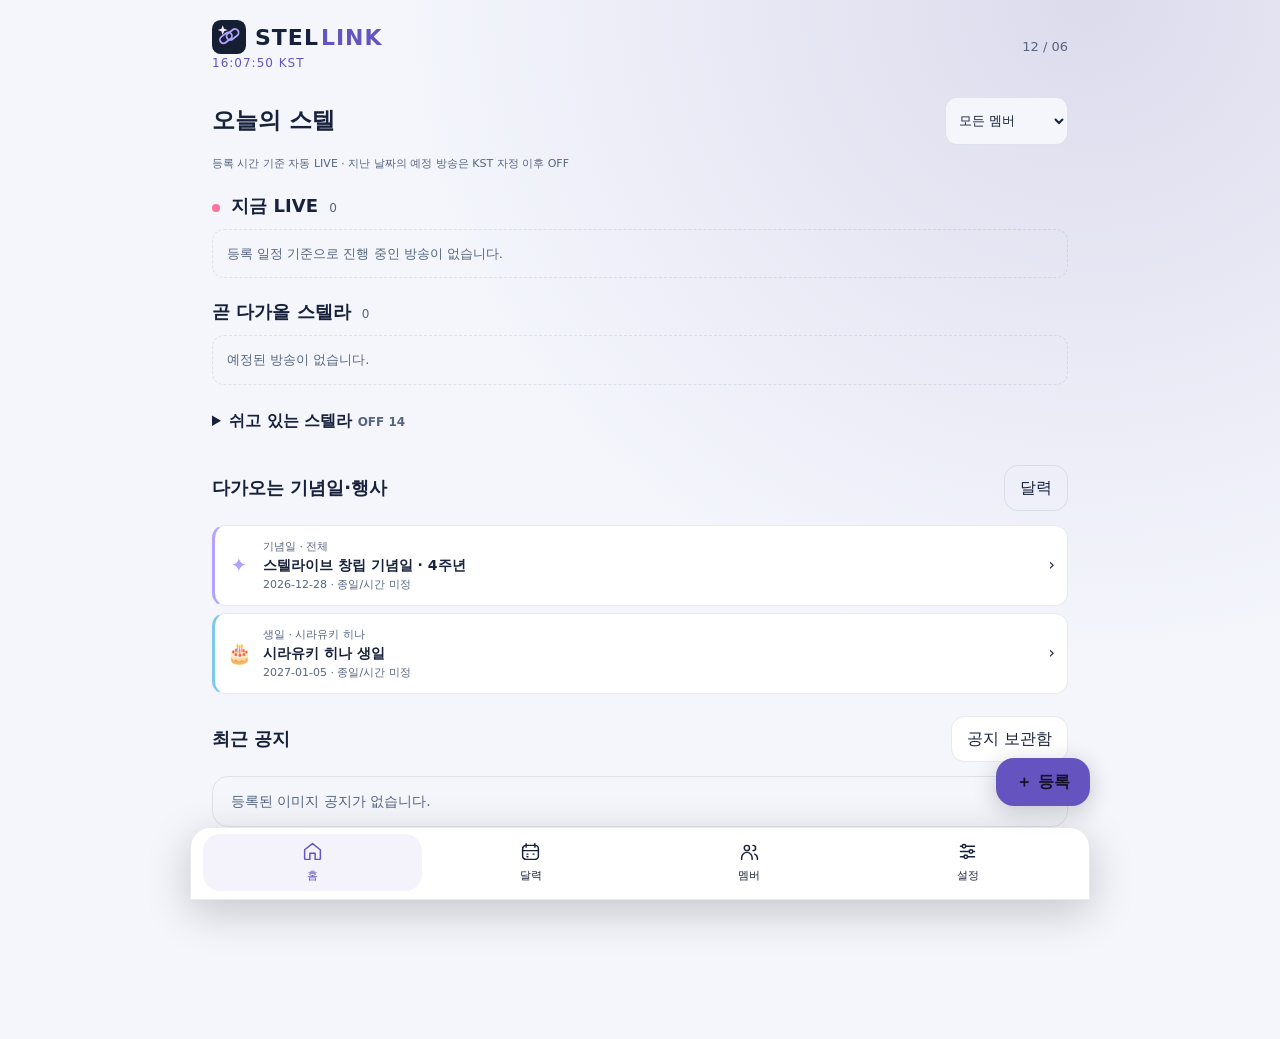
==== index.html @ cd478e85 "Add files via upload" ====
<!doctype html><html lang="ko"><head><meta charset="utf-8"><meta name="viewport" content="width=device-width,initial-scale=1,viewport-fit=cover"><meta name="theme-color" content="#0b1020"><meta name="description" content="좋아하는 별과 이어지는 시간. 개인용 방송 일정과 시간표 보관함."><title>STELLINK · 스텔링크</title><link rel="manifest" href="manifest.webmanifest"><link rel="icon" href="icon.svg"><link rel="stylesheet" href="style.css"></head><body><main id="app"><p>스텔링크를 여는 중…</p></main><nav id="nav" aria-label="주 메뉴"></nav><dialog id="modal"><div id="sheet"></div></dialog><div id="toast" role="status"></div><script src="members.js"></script><script src="icons.js"></script><script src="calendar-data.js"></script><script src="calendar-model.js"></script><script src="core.js"></script><script src="storage.js"></script><script src="view-state.js"></script><script src="schedule.js"></script><script src="breaks.js"></script><script src="calendar.js"></script><script src="notices.js"></script><script src="image-viewer.js"></script><script src="app.js"></script><script src="features.js"></script><script src="registration.js"></script><script src="calendar-ui.js"></script><script src="upgrade-ui.js"></script></body></html>
---- style.css ----
:root{color-scheme:dark;--bg:#0b1020;--panel:#161e32;--glass:#182139e8;--text:#edf0ff;--muted:#a8b3cb;--line:#ffffff18;--accent:#b3a5ff;--soft:#b3a5ff20;--danger:#ff9ca6}*{box-sizing:border-box}body{margin:0;background:radial-gradient(ellipse at 85% 0,#6355a12a,transparent 45%),var(--bg);color:var(--text);font:16px/1.55 system-ui,-apple-system,sans-serif;min-height:100vh}body.light{color-scheme:light;--bg:#f4f6fc;--panel:#fff;--glass:#fffffff0;--text:#17213b;--muted:#576580;--line:#13234618;--accent:#6554c0;--soft:#6554c012;--danger:#ad2345}body.large{font-size:18px}body.reduced *{transition:none!important;animation:none!important}body.weak{--glass:var(--panel)}button,input,select,textarea{font:inherit}button,a,input,select,textarea{touch-action:manipulation}button{cursor:pointer;min-height:44px;border:1px solid var(--line);background:var(--panel);color:var(--text);border-radius:14px;padding:10px 15px}button:hover{border-color:var(--accent)}button:active{transform:translateY(1px)}button:disabled{opacity:.5;cursor:wait}button.primary{background:var(--accent);color:var(--bg);font-weight:750;border:0}button.ghost{background:transparent}button.active,.pill.active{background:var(--soft);border-color:var(--accent);color:var(--accent)}button.danger{color:var(--danger)}a{color:var(--accent)}input,select,textarea{width:100%;border:1px solid var(--line);border-radius:12px;padding:12px;background:var(--bg);color:var(--text);min-height:48px}input[type=checkbox]{width:20px;min-height:20px;accent-color:var(--accent)}input[type=color]{height:48px}textarea{min-height:90px}label{display:block;color:var(--muted);font-size:.9em;margin:14px 0 6px}label.check{display:flex;gap:9px;align-items:center;color:var(--text)}:focus-visible{outline:3px solid var(--accent);outline-offset:3px}#app{max-width:1000px;margin:auto;padding:32px 24px 140px}header,.row,.section-head{display:flex;align-items:center;justify-content:space-between;gap:12px}header{margin-bottom:32px}.brand{font-size:26px;font-weight:850;letter-spacing:2px}.brand span{color:var(--accent)}.eyebrow{font-size:11px;letter-spacing:2px;color:var(--accent);font-weight:800}.muted,small{color:var(--muted)}h1{font-size:26px;margin:4px 0}h2{font-size:20px;margin:0}h3{font-size:18px;margin:0 0 8px}p{margin:8px 0}section{margin:28px 0}.section-head{margin-bottom:14px}.card{background:var(--panel);border:1px solid var(--line);border-radius:22px;padding:20px}.hero{background:radial-gradient(ellipse at top right,#9479f536,transparent 65%),var(--panel);padding:28px;border-radius:26px}.hero h2{font-size:28px;margin:18px 0 8px;overflow-wrap:anywhere}.hero .row{flex-wrap:wrap}.hero .eyebrow{color:var(--muted)}.empty{text-align:center;padding:32px 20px;border:1px dashed var(--line);border-radius:20px}.empty .symbol{font-size:32px;color:var(--accent)}.empty button{margin-top:14px}.rail{display:flex;gap:12px;overflow:auto;padding:5px 2px 12px;scroll-snap-type:x proximity}.person{border:0;background:transparent;min-width:66px;padding:3px;text-align:center;font-size:13px}.avatar{display:inline-flex;align-items:center;justify-content:center;width:48px;height:48px;border-radius:50%;background:var(--soft);border:2px solid var(--line);color:var(--accent);font-weight:800;object-fit:cover}.person.active .avatar{outline:2px solid var(--accent);outline-offset:3px}.person span:last-child{display:block;margin-top:8px}.pill{border-radius:30px;white-space:nowrap;font-size:14px}.tools{display:flex;flex-wrap:wrap;gap:8px;margin:14px 0}.event{display:flex;align-items:center;gap:14px;text-align:left;width:100%;border-radius:17px;padding:17px;margin:8px 0;background:var(--panel)}.event .time{min-width:82px;font-weight:750;font-size:14px;color:var(--accent)}.event .content{min-width:0;flex:1}.event strong{display:-webkit-box;-webkit-line-clamp:2;-webkit-box-orient:vertical;overflow:hidden;overflow-wrap:anywhere}.badge{display:inline-block;border-radius:8px;background:var(--soft);color:var(--accent);font-size:11px;padding:3px 7px;margin:3px 3px 0 0}.grid{display:grid;grid-template-columns:repeat(4,1fr);gap:14px}.member{text-align:left;position:relative}.member .avatar{width:64px;height:64px;margin-bottom:14px}.member .star{position:absolute;right:12px;top:12px}.member .open{display:block;width:100%;padding:0;background:none;border:0;text-align:left}.member small{display:block;margin-top:9px}.board-card{flex:0 0 270px;scroll-snap-align:start}.board-card img{width:100%;height:180px;object-fit:contain;background:var(--bg);border-radius:12px;margin:12px 0}.board-card button{font-size:13px}.calendar{display:grid;grid-template-columns:repeat(7,1fr);gap:5px;margin:12px 0}.calendar button{padding:8px 2px;border-radius:12px;min-height:58px}.calendar small{display:block;font-size:10px}.calendar .today{box-shadow:inset 0 0 0 1px var(--accent)}.calendar .outside{opacity:.45}.calendar .weekday{text-align:center;color:var(--muted);font-size:12px}.datebar{display:flex;align-items:center;gap:8px}.datebar input{width:auto;min-width:0;flex:1}.setting{padding:16px 0;border-bottom:1px solid var(--line)}.setting select{max-width:240px}.stats{display:grid;grid-template-columns:repeat(3,1fr);gap:8px}.stats strong{display:block;font-size:24px;color:var(--accent)}#nav{position:fixed;bottom:max(14px,env(safe-area-inset-bottom));left:50%;transform:translateX(-50%);width:min(520px,calc(100% - 28px));display:grid;grid-template-columns:repeat(4,1fr);padding:7px;background:var(--glass);backdrop-filter:blur(20px);border:1px solid var(--line);border-radius:24px;box-shadow:0 12px 45px #0003;z-index:10}#nav button{border:0;background:none;font-size:12px;padding:7px}#nav button b{display:block;font-size:21px;font-weight:500}#nav button.active{background:var(--soft);color:var(--accent)}dialog{border:1px solid var(--line);background:var(--panel);color:var(--text);border-radius:24px;width:min(650px,calc(100% - 24px));max-height:90dvh;padding:0}dialog::backdrop{background:#030817aa;backdrop-filter:blur(5px)}#sheet{padding:24px}.close{float:right}.form-grid{display:grid;grid-template-columns:1fr 1fr;gap:12px}.choices{display:flex;flex-wrap:wrap;gap:8px}.choices label{background:var(--bg);border-radius:10px;padding:8px;margin:0}.actions{display:flex;gap:9px;flex-wrap:wrap;margin-top:22px}.reference{max-height:260px;width:100%;object-fit:contain;background:var(--bg);border-radius:12px}.viewer{overflow:auto;max-height:65dvh;touch-action:pan-x pan-y pinch-zoom}.viewer img{display:block;max-width:none;height:auto}.hint{font-size:13px;color:var(--muted)}#toast{position:fixed;bottom:110px;left:50%;transform:translateX(-50%);background:var(--text);color:var(--bg);padding:10px 20px;border-radius:12px;z-index:99;display:none;max-width:90%;text-align:center}details{margin:16px 0}summary{cursor:pointer;padding:12px 0}.search{margin:12px 0}.split{display:grid;grid-template-columns:1.15fr 1fr;gap:24px}.split section{margin-top:0}@media(max-width:650px){#app{padding:22px 16px 130px}.grid{grid-template-columns:repeat(2,1fr)}.split{display:block}.hero{padding:22px}.hero h2{font-size:24px}.event{gap:10px;padding:14px}.event .avatar{display:none}.event .time{min-width:70px;font-size:13px}.form-grid{grid-template-columns:1fr 1fr}dialog{margin:auto auto 12px;max-height:92dvh}#sheet{padding:20px}.setting .row{align-items:flex-start;flex-direction:column}.calendar button{font-size:14px}.stats{font-size:12px}}@media(prefers-reduced-motion:reduce){*{animation:none!important;scroll-behavior:auto!important}}
/* v1.0.2 — compact member controls and notice archive */
.generation-rail{display:flex;gap:22px;overflow-x:auto;padding:5px 3px 16px;scroll-snap-type:x proximity}.generation{flex:none;scroll-snap-align:start}.generation-label{font-size:11px;color:var(--muted);letter-spacing:.6px;margin-bottom:12px}.generation-label span{margin-left:6px;color:var(--accent)}.generation-members{display:flex;gap:8px}.person{width:84px;min-width:84px;vertical-align:top}.member-fullname{line-height:1.4;white-space:normal;word-break:keep-all;font-size:12px;min-height:34px}.avatar-wrap{display:inline-block;position:relative;width:48px;height:48px;flex:none;vertical-align:middle}.avatar-wrap .avatar{position:absolute;inset:0;margin:0;width:100%;height:100%}.avatar-photo{object-fit:cover}.avatar-photo[hidden]{display:none}.avatar-placeholder{background:var(--panel)}.member .avatar-wrap{width:64px;height:64px;margin-bottom:14px}.person.active .avatar-wrap{outline:2px solid var(--accent);outline-offset:3px;border-radius:50%}.person.active .avatar-wrap .avatar{outline:none}.member h3{word-break:keep-all}.member-picker{border:1px solid var(--line);border-radius:15px;overflow:hidden;margin:8px 0 16px}.member-picker>summary{display:flex;align-items:center;justify-content:space-between;gap:12px;padding:13px 15px;list-style:none;background:var(--bg);font-size:14px}.member-picker>summary::after{content:'⌄';color:var(--accent)}.member-picker[open]>summary::after{content:'⌃'}.picker-count{margin-left:auto;color:var(--muted);font-size:12px}.picker-options{max-height:240px;overflow-y:auto;overscroll-behavior:contain;padding:12px;scrollbar-gutter:stable}.picker-group>small{display:block;font-size:11px;margin:8px 0}.picker-grid{display:grid;grid-template-columns:1fr 1fr;gap:7px}.member-option{display:flex;align-items:center;gap:8px;position:relative;padding:9px;margin:0;border-radius:12px;border:1px solid var(--line);font-size:12px;cursor:pointer;min-height:52px;color:var(--text);background:var(--bg)}.member-option input{position:absolute;opacity:0;inset:0;width:100%;height:100%;margin:0;cursor:pointer}.member-option .avatar-wrap,.member-option>.avatar{width:30px;height:30px;font-size:12px;flex:none}.member-option span:not(.avatar):not(.avatar-wrap){word-break:keep-all}.member-option:has(input:checked){border-color:var(--accent);background:var(--soft)}.member-option:has(input:focus-visible){outline:2px solid var(--accent)}.choice-mark{display:none;color:var(--accent);margin-left:auto}.member-option:has(input:checked) .choice-mark{display:block}.form-message{border:1px solid var(--danger);background:color-mix(in srgb,var(--danger) 9%,var(--panel));color:var(--danger);padding:12px;border-radius:12px;margin:14px 0;white-space:pre-wrap}.form-message[hidden]{display:none}.dialog-status{position:sticky;bottom:0;background:var(--text);color:var(--bg);padding:12px;border-radius:12px;margin-top:12px;font-size:13px}.board-grid{display:grid;grid-template-columns:repeat(2,minmax(0,1fr));gap:14px}.board-card{width:auto;min-width:0;padding:16px;flex:initial}.board-identity{display:flex;align-items:center;gap:10px}.board-identity .avatar-wrap{width:36px;height:36px}.board-identity strong{font-size:14px;word-break:keep-all}.board-identity small{display:block;font-size:11px;margin-top:3px}.board-preview{display:block;position:relative;width:100%;padding:0;border:0;background:var(--bg);margin:14px 0;border-radius:14px;overflow:hidden}.board-card .board-preview img{display:block;height:240px;width:100%;object-fit:contain;margin:0}.image-count{position:absolute;right:8px;bottom:8px;background:#101522c9;color:#fff;padding:3px 7px;border-radius:7px;font-size:11px}.board-card h3{font-size:15px;overflow-wrap:anywhere}.board-card .actions{margin-top:12px;display:grid;grid-template-columns:1fr 1fr;gap:6px}.board-card .actions button{padding:9px 4px;font-size:12px}.board-week-heading{display:flex;justify-content:space-between;align-items:center;margin:22px 0 12px;font-size:14px}.board-section .empty{padding:24px 16px}.board-section .empty .symbol{display:none}.settings-footer{display:flex;justify-content:space-between;align-items:center;gap:12px;font-size:12px}.stats{grid-template-columns:repeat(2,1fr)}#nav svg{display:block;margin:0 auto 5px;width:23px;height:23px}#nav button{display:flex;flex-direction:column;align-items:center;justify-content:center;min-height:58px;gap:1px}#nav{padding:6px;border-radius:22px}#nav button.active{border-radius:17px}.event .content small{word-break:keep-all}.event .avatar-wrap{flex:none}.hero .tools{align-items:center}button{ -webkit-tap-highlight-color:transparent }@media(max-width:650px){.event .avatar-wrap{display:none}.board-grid{grid-template-columns:1fr}.board-card .board-preview img{height:220px}.picker-options{max-height:210px}.member-option{font-size:11px;gap:6px}.picker-grid{gap:6px}.person{width:82px;min-width:82px}.settings-footer{flex-wrap:wrap}#nav{bottom:max(10px,env(safe-area-inset-bottom))}.board-card .actions button{font-size:13px}}@media(min-width:700px){.board-grid{grid-template-columns:repeat(3,minmax(0,1fr))}}
/* v1.1.0 — daily notices and date-spanning breaks */
.brand{display:flex;align-items:center;gap:2px;font-size:23px;letter-spacing:1px}.brand img{width:34px;height:34px;margin-right:7px}#kstClock{display:block;font-variant-numeric:tabular-nums;color:var(--accent);font-size:12px;letter-spacing:1px}header{margin-bottom:20px}.hero{padding:20px}.hero h2{font-size:23px;margin:12px 0}.next-empty{padding:14px 18px;border:1px solid var(--line);border-radius:16px;color:var(--muted);font-size:14px}.live{background:#fa51792b;color:#ff7999}.board-card .board-preview img{object-fit:cover;object-position:top;height:240px}.board-card h3{margin-top:12px;font-size:17px}.notice-more{margin-left:auto}.compact-notice .board-preview img{height:120px}.compact-notice .actions{margin-top:8px}.board-grid{grid-template-columns:repeat(2,minmax(0,1fr))}.notice-original{display:block;width:100%;padding:0;border:0;background:transparent;margin:18px 0}.notice-original img{display:block;width:100%;height:auto;border-radius:12px}.notice-filters{display:grid;grid-template-columns:1fr 1fr;gap:8px}.notice-filters #boardSearch{grid-column:1/-1}.image-draft{display:flex;align-items:center;gap:8px;flex-wrap:wrap;margin:12px 0;padding:12px;background:var(--bg);border-radius:14px}.image-draft img{width:60px;height:70px;object-fit:cover;object-position:top}.image-draft small{flex:1;overflow-wrap:anywhere}.calendar-head{display:grid;grid-template-columns:repeat(7,1fr);text-align:center;margin-top:14px}.calendar-week{margin:5px 0 12px;gap:4px}.calendar .break-bar{min-height:28px;padding:4px 8px;border-radius:7px;font-size:11px;overflow:hidden;white-space:nowrap;text-overflow:ellipsis;text-align:left;background:var(--soft);color:var(--accent);border-color:transparent}.break-summary{display:block;width:100%;text-align:left;margin:8px 0}.break-summary small{display:block}.history-text{white-space:pre-wrap;font-size:12px;overflow-wrap:anywhere}.viewer{max-height:62dvh}.generation-rail{padding-bottom:10px}#modal form[data-feature-busy=true]{opacity:.8}@media(max-width:650px){.board-grid{grid-template-columns:1fr}.brand{font-size:21px}.brand img{width:29px;height:29px}.notice-filters{grid-template-columns:minmax(0,1fr) minmax(0,1fr)}.notice-filters input,.notice-filters select{min-width:0}header>.primary{font-size:13px;padding:10px 12px}}
/* v1.2: compact mobile-first views */
:root{--panel:#151b2d;--line:#ffffff12;--muted:#a3adc4}body{line-height:1.5}button,input,select,textarea{font:inherit}button,a,input,select{touch-action:manipulation}button{min-height:44px}h1{font-size:23px;margin:10px 0 16px}h2{font-size:18px;margin:0 0 12px}h3{font-size:16px}small{font-size:12px}.muted,.hint,small{line-height:1.55}#app{max-width:900px;padding:20px 22px 190px;margin:auto}.app-header{display:flex;align-items:center;justify-content:space-between;margin-bottom:24px}.brand{font-size:22px}.header-date{color:var(--muted);font-size:13px;font-variant-numeric:tabular-nums}.section-head{gap:8px}.section-head h2,.section-head h3{margin:0}.section-head small,h2 small{color:var(--muted);font-weight:400;margin-left:5px}section{margin:22px 0}.card{padding:18px;border-radius:18px}.home-intro{display:flex;align-items:center;justify-content:space-between;gap:12px}.home-intro h1{margin:0}.home-intro select{width:auto;max-width:185px;font-size:13px;padding:9px}.status-explanation{margin:10px 0 20px;font-size:11px}.home-section{margin:20px 0}.home-section .section-head{margin-bottom:10px}.live-dot{width:8px;height:8px;display:inline-block;margin-right:5px;border-radius:50%;background:#ff7396}.channel-row{display:flex;align-items:center;gap:8px;border:1px solid var(--line);border-radius:15px;background:var(--panel);padding:10px 12px;margin:7px 0;min-width:0}.channel-row.live{border-color:#ff739638;background:linear-gradient(110deg,#ff73960b,var(--panel))}.channel-row .channel-member{display:flex;gap:12px;align-items:center;min-width:0;flex:1;background:transparent;border:0;padding:0;text-align:left;color:var(--text)}.channel-member>span:not(.avatar-wrap){min-width:0}.channel-member strong{display:block;font-size:14px;font-weight:650;word-break:keep-all}.channel-member small{display:block;color:var(--muted);font-size:11px}.channel-row.live .channel-member small:first-of-type{color:#ff94ad}.channel-title{max-width:45vw;white-space:nowrap;text-overflow:ellipsis;overflow:hidden}.channel-row .avatar-wrap{width:42px;height:42px}.channel-row>button:last-child{font-size:12px;padding:8px 10px;flex:none}.watch-button{background:#ff739620;color:#ffa8be;border-color:#ff739640}.empty-small{color:var(--muted);font-size:13px;border:1px dashed var(--line);padding:14px;border-radius:12px;margin:8px 0}.home-section details{margin:0}.home-section summary{font-weight:600;padding:4px 0 10px}.register-fab{position:fixed;right:max(18px,calc((100vw - 900px)/2));bottom:calc(94px + env(safe-area-inset-bottom));z-index:11;background:var(--accent);color:#151128;border:0;border-radius:18px;padding:12px 20px;font-weight:700;box-shadow:0 5px 24px #0003;min-height:48px}#nav{bottom:env(safe-area-inset-bottom,0);width:100%;max-width:900px;border-radius:20px 20px 0 0;padding:6px 12px 8px;background:var(--panel);box-sizing:border-box}#nav button{min-height:54px;font-size:11px}#nav svg{width:21px;height:21px}.heart{color:var(--muted);font-size:12px;background:transparent;border-color:var(--line)}.heart.is-read{color:#ff91b0;background:#ff739614}.compact-notice .board-preview{width:72px;height:72px;float:left;margin:0 12px 10px 0}.compact-notice .board-preview img{height:72px;width:72px;object-fit:cover}.compact-notice h3{font-size:14px;margin:10px 0}.compact-notice .actions{display:flex;clear:both;justify-content:flex-end}.compact-notice .board-identity .avatar-wrap{width:28px;height:28px}.compact-notice .board-identity strong{font-size:12px}.compact-notice .notice-more{min-height:32px;padding:3px 12px}.board-card{padding:14px}.board-grid{gap:9px}.board-week-heading{margin:14px 0 6px}.event{border-radius:14px;padding:12px;gap:10px;margin:7px 0}.event .time{min-width:52px;font-size:12px}.event strong{font-size:14px}.event small{font-size:11px}.event .badge{font-size:10px}.segmented,.generation-filters{display:flex;gap:5px;padding:4px;background:var(--panel);border-radius:14px;margin:14px 0}.segmented button,.generation-filters button{flex:1;border:0;background:transparent;padding:8px 5px;font-size:13px}.segmented .active,.generation-filters .active{background:var(--soft);color:var(--accent)}.member-heading{display:flex;align-items:center;gap:15px;margin:18px 0}.member-heading .avatar-wrap{width:60px;height:60px}.member-heading h1{font-size:21px;margin:0}.member-heading small{color:var(--muted)}.group-title{font-size:14px;color:var(--accent);margin-bottom:9px}.calendar-toolbar{display:flex;justify-content:space-between;gap:8px;align-items:center}.calendar-toolbar h2{margin:0;font-size:21px}.calendar-toolbar .badge{font-size:11px;vertical-align:middle}.calendar-controls{display:flex;gap:8px;margin:14px 0 10px;align-items:center}.month-jump{flex:1;margin:0}.month-jump input{width:100%;min-width:0;text-align:center;min-height:44px;margin:0}.tools{gap:6px}.tools button{font-size:12px;padding:8px 12px}.compact-calendar{gap:3px;margin:4px 0 7px}.compact-calendar .calendar-day{height:83px;min-height:83px;min-width:0;padding:5px 3px;border-radius:9px;display:flex;flex-direction:column;align-items:stretch;justify-content:flex-start;text-align:center;font-size:13px;overflow:hidden}.calendar-day>span{margin-bottom:3px}.calendar-day small{display:block;overflow:hidden;text-overflow:ellipsis;white-space:nowrap;font-size:9px;line-height:16px;text-align:left;color:var(--member-color,var(--muted));margin:0}.calendar-day .more{text-align:right;color:var(--muted)}.calendar-day.holiday>span{color:#ff839c}.calendar-day.today>span{font-weight:800;text-decoration:underline;text-underline-offset:4px}.calendar .break-bar{font-size:10px;min-height:24px;height:24px;padding:3px 6px;margin:0;border-left:3px solid var(--member-color,var(--accent));grid-row:auto}.period-overflow{grid-column:1/-1;font-size:10px;color:var(--muted)}.calendar-entry{display:flex;gap:12px;align-items:center;width:100%;text-align:left;background:var(--panel);border:1px solid var(--line);border-left:3px solid var(--member-color);border-radius:13px;padding:12px;margin:7px 0}.calendar-entry .content{min-width:0;flex:1}.calendar-entry strong{font-size:14px;display:block;overflow-wrap:anywhere}.calendar-entry small{display:block;font-size:11px;color:var(--muted)}.category-symbol{width:24px;text-align:center;color:var(--member-color);font-size:20px}.filter-chips{display:flex;flex-wrap:wrap;gap:7px}.filter-chips label{display:flex;gap:5px;align-items:center;background:var(--bg);border:1px solid var(--line);padding:8px;border-radius:10px;margin:0;font-size:12px}.filter-chips input{width:auto;margin:0}.schedule-row{padding:12px;margin:12px 0;background:var(--bg);border:1px solid var(--line);border-radius:12px;display:grid;grid-template-columns:1fr 1fr;gap:10px}.schedule-row label{margin:0;font-size:12px;min-width:0}.schedule-row .wide{grid-column:1/-1}.schedule-row input{min-width:0}.digital-time{display:flex;gap:5px;align-items:center}.digital-time input:not([type=hidden]){width:58px;text-align:center;min-width:0;font-size:18px;font-variant-numeric:tabular-nums}.digital-time b{font-size:20px}.save-button{display:block;width:100%;margin-top:20px;min-height:48px}.entry-preview{padding:12px;border:1px solid var(--line);border-radius:12px;margin-top:15px;font-size:13px}.preserve-lines{white-space:pre-wrap;overflow-wrap:anywhere}.occasion-image{max-width:100%;height:auto;border-radius:12px;display:block;margin:14px 0}.source-link{display:inline-block;padding:10px 0;color:var(--accent)}.danger-zone{margin-top:25px;padding:12px;color:var(--muted);font-size:13px}.setting{gap:15px;padding:10px 0}.setting>span{white-space:nowrap;font-size:14px}.setting select{width:auto;max-width:65%;font-size:14px}.stats{grid-template-columns:1fr 1fr}.stats strong{font-size:21px}.sr-only{position:absolute;width:1px;height:1px;padding:0;overflow:hidden;clip:rect(0,0,0,0);white-space:nowrap;border:0}[hidden]{display:none!important}dialog{max-width:620px;overflow:auto;overscroll-behavior:contain}#sheet{padding:20px}#sheet h2{padding-right:50px;margin-bottom:18px}.close{position:sticky;top:0;z-index:2;background:var(--panel);font-size:12px}.light{--muted:#59647d;--line:#1824481c}.light .calendar-day small{color:#55478b}.light .watch-button{color:#ad2e54}.light .channel-row.live .channel-member small:first-of-type{color:#ad2e54}input:focus-visible,button:focus-visible,select:focus-visible{outline:2px solid var(--accent);outline-offset:2px}@media(max-width:650px){#app{padding:18px 13px 190px}.app-header{margin-bottom:20px}.card{padding:16px}.calendar-toolbar h2{font-size:18px}.calendar-toolbar .badge{font-size:10px}.calendar-day small{font-size:9px}.compact-calendar .calendar-day{height:79px;min-height:79px}.form-grid{gap:10px}.form-grid>div,.form-grid>label{min-width:0}.form-grid input{min-width:0}dialog{width:100%;max-width:100%;max-height:92dvh;margin:auto 0 0;border-radius:22px 22px 0 0;padding-bottom:env(safe-area-inset-bottom)}#sheet{padding:18px 16px 24px}.member-option{font-size:12px}.picker-options{max-height:260px}.board-grid{grid-template-columns:1fr}.calendar-entry{padding:10px}.calendar-entry strong{font-size:13px}.register-fab{right:15px}.setting{flex-wrap:wrap}.setting select{max-width:100%}.home-intro h1{font-size:22px}}@media(max-width:350px){.calendar-day small{font-size:8px}.digital-time input:not([type=hidden]){width:42px}.brand{font-size:20px}.channel-member strong{font-size:12px}}
@media(max-width:650px){.compact-calendar .calendar-day{height:66px;min-height:66px}.calendar-day small{line-height:14px}.calendar-toolbar small{font-size:10px}}
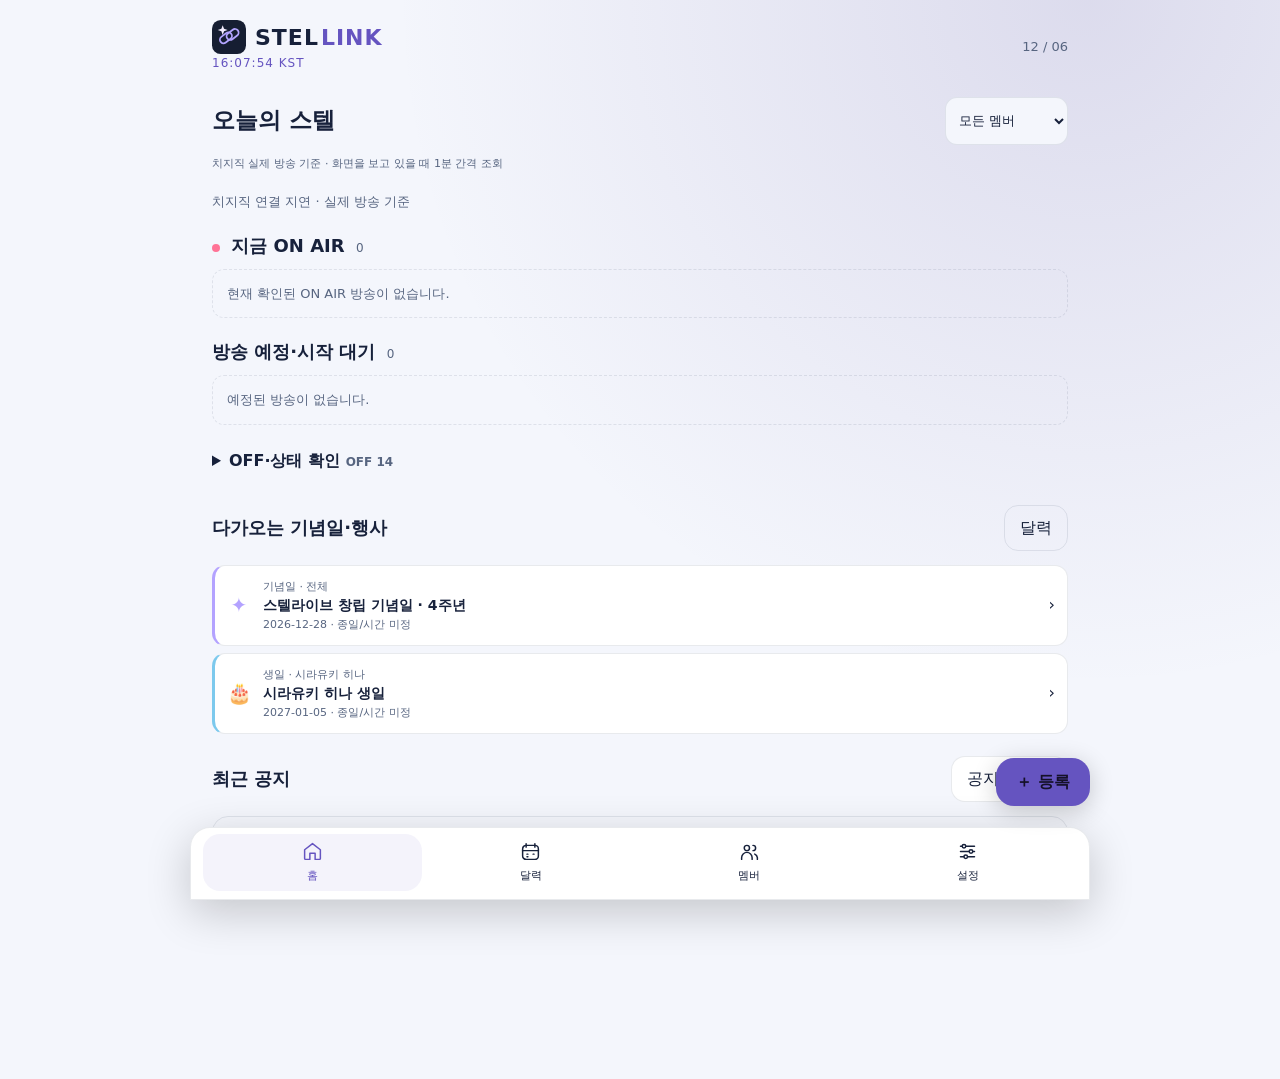
==== commit df173057: "Add files via upload" ====
--- a/index.html
+++ b/index.html
@@ -1 +1 @@
-<!doctype html><html lang="ko"><head><meta charset="utf-8"><meta name="viewport" content="width=device-width,initial-scale=1,viewport-fit=cover"><meta name="theme-color" content="#0b1020"><meta name="description" content="좋아하는 별과 이어지는 시간. 개인용 방송 일정과 시간표 보관함."><title>STELLINK · 스텔링크</title><link rel="manifest" href="manifest.webmanifest"><link rel="icon" href="icon.svg"><link rel="stylesheet" href="style.css"></head><body><main id="app"><p>스텔링크를 여는 중…</p></main><nav id="nav" aria-label="주 메뉴"></nav><dialog id="modal"><div id="sheet"></div></dialog><div id="toast" role="status"></div><script src="members.js"></script><script src="icons.js"></script><script src="calendar-data.js"></script><script src="calendar-model.js"></script><script src="core.js"></script><script src="storage.js"></script><script src="view-state.js"></script><script src="schedule.js"></script><script src="breaks.js"></script><script src="calendar.js"></script><script src="notices.js"></script><script src="image-viewer.js"></script><script src="app.js"></script><script src="features.js"></script><script src="registration.js"></script><script src="calendar-ui.js"></script><script src="upgrade-ui.js"></script></body></html>
+<!doctype html><html lang="ko"><head><meta charset="utf-8"><meta name="viewport" content="width=device-width,initial-scale=1,viewport-fit=cover"><meta name="theme-color" content="#0b1020"><meta name="description" content="좋아하는 별과 이어지는 시간. 개인용 방송 일정과 시간표 보관함."><title>STELLINK · 스텔링크</title><link rel="manifest" href="manifest.webmanifest"><link rel="icon" href="icon.svg"><link rel="stylesheet" href="style.css"></head><body><main id="app"><p>스텔링크를 여는 중…</p></main><nav id="nav" aria-label="주 메뉴"></nav><dialog id="modal"><div id="sheet"></div></dialog><div id="toast" role="status"></div><script src="members.js"></script><script src="icons.js"></script><script src="calendar-data.js"></script><script src="calendar-model.js"></script><script src="core.js"></script><script src="storage.js"></script><script src="view-state.js"></script><script src="schedule.js"></script><script src="breaks.js"></script><script src="calendar.js"></script><script src="notices.js"></script><script src="image-viewer.js"></script><script src="app.js"></script><script src="features.js"></script><script src="registration.js"></script><script src="calendar-ui.js"></script><script src="upgrade-ui.js"></script><script src="chzzk-live.js"></script></body></html>
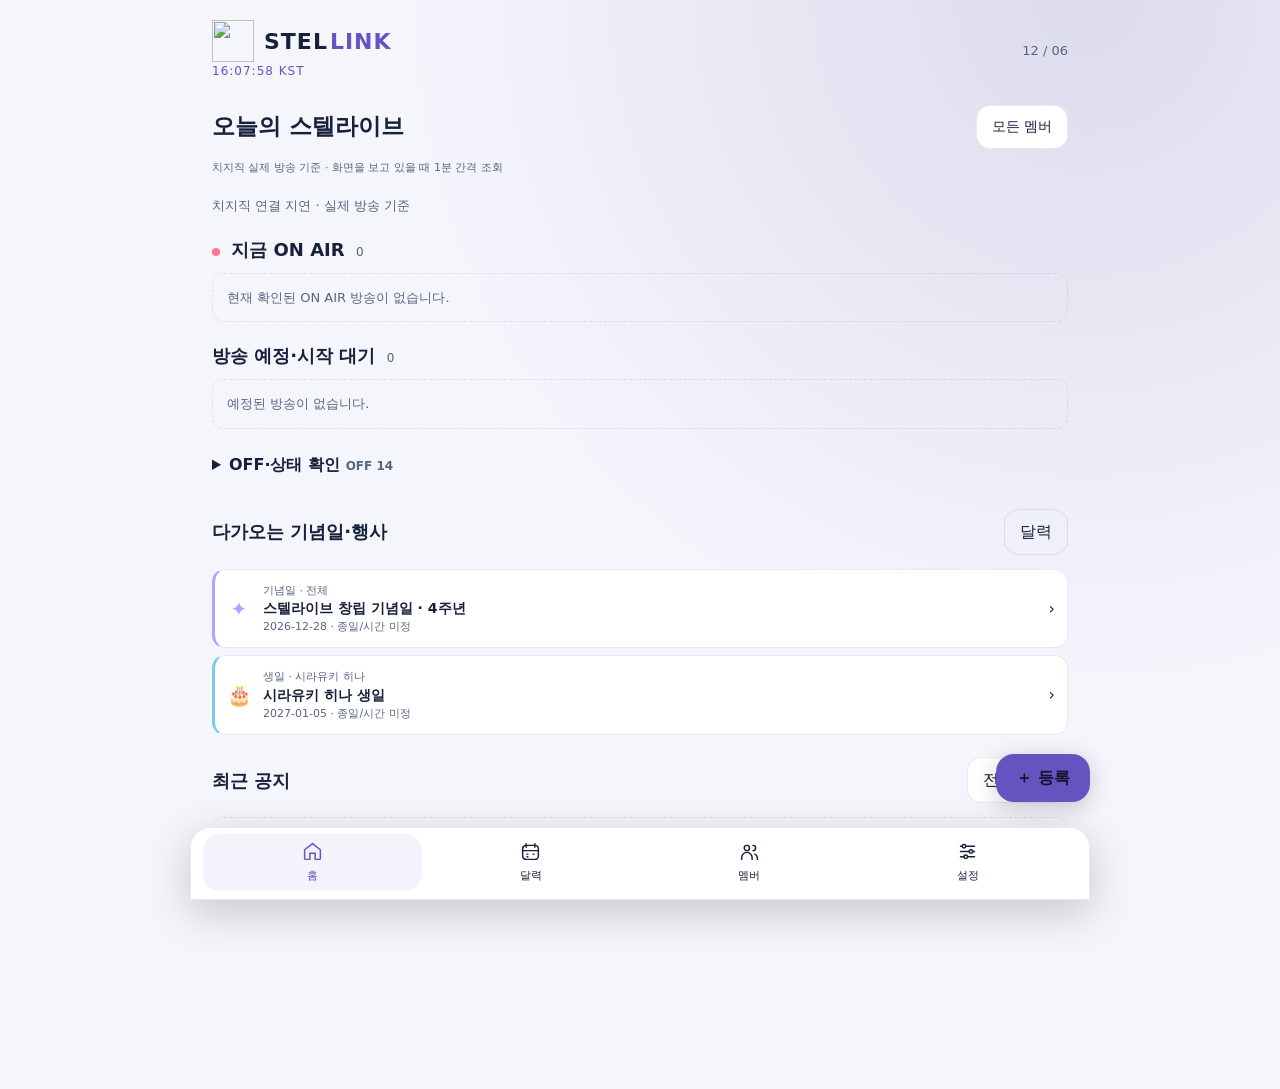
==== commit 0288109f: "Add files via upload" ====
--- a/index.html
+++ b/index.html
@@ -1 +1 @@
-<!doctype html><html lang="ko"><head><meta charset="utf-8"><meta name="viewport" content="width=device-width,initial-scale=1,viewport-fit=cover"><meta name="theme-color" content="#0b1020"><meta name="description" content="좋아하는 별과 이어지는 시간. 개인용 방송 일정과 시간표 보관함."><title>STELLINK · 스텔링크</title><link rel="manifest" href="manifest.webmanifest"><link rel="icon" href="icon.svg"><link rel="stylesheet" href="style.css"></head><body><main id="app"><p>스텔링크를 여는 중…</p></main><nav id="nav" aria-label="주 메뉴"></nav><dialog id="modal"><div id="sheet"></div></dialog><div id="toast" role="status"></div><script src="members.js"></script><script src="icons.js"></script><script src="calendar-data.js"></script><script src="calendar-model.js"></script><script src="core.js"></script><script src="storage.js"></script><script src="view-state.js"></script><script src="schedule.js"></script><script src="breaks.js"></script><script src="calendar.js"></script><script src="notices.js"></script><script src="image-viewer.js"></script><script src="app.js"></script><script src="features.js"></script><script src="registration.js"></script><script src="calendar-ui.js"></script><script src="upgrade-ui.js"></script><script src="chzzk-live.js"></script></body></html>
+<!doctype html><html lang="ko"><head><meta charset="utf-8"><meta name="viewport" content="width=device-width,initial-scale=1,viewport-fit=cover"><meta name="theme-color" content="#0b1020"><meta name="description" content="좋아하는 별과 이어지는 시간. 개인용 방송 일정과 시간표 보관함."><title>STELLINK · 스텔링크</title><link rel="manifest" href="manifest.webmanifest"><link rel="icon" type="image/png" sizes="64x64" href="assets/brand/stellink-favicon-64.png"><link rel="apple-touch-icon" sizes="180x180" href="assets/brand/stellink-apple-touch-180.png"><link rel="stylesheet" href="style.css"><link rel="stylesheet" href="next-ui.css"></head><body><main id="app"><p>스텔링크를 여는 중…</p></main><nav id="nav" aria-label="주 메뉴"></nav><dialog id="modal"><div id="sheet"></div></dialog><div id="toast" role="status"></div><script src="members.js"></script><script src="icons.js"></script><script src="calendar-data.js"></script><script src="calendar-model.js"></script><script src="core.js"></script><script src="storage.js"></script><script src="view-state.js"></script><script src="schedule.js"></script><script src="breaks.js"></script><script src="calendar.js"></script><script src="notices.js"></script><script src="image-viewer.js"></script><script src="app.js"></script><script src="features.js"></script><script src="registration.js"></script><script src="calendar-ui.js"></script><script src="upgrade-ui.js"></script><script src="chzzk-live.js"></script><script src="next-ui.js"></script></body></html>
--- a/next-ui.css
+++ b/next-ui.css
@@ -0,0 +1,9 @@
+/* STELLINK 1.3.0: compact notices and consistent member selection. */
+.collaboration-meta{display:block;font-size:.78rem;font-weight:500;color:var(--muted,#b8b6ca);line-height:1.55;margin:6px 0;white-space:normal;overflow-wrap:anywhere}
+.collab-avatar{display:grid;place-items:center;width:44px;height:44px;flex-shrink:0;background:#36304d;border-radius:50%;color:#c4b4ff}
+.notice-row{border:1px solid #ffffff16;border-radius:20px;background:#ffffff04;margin:10px 0;overflow:hidden}.notice-row.unread{border-left:3px solid #b5a2ff}
+.notice-open{display:flex;align-items:center;gap:12px;width:100%;text-align:left;background:none;border:0;padding:14px;color:inherit}.notice-open>img{width:66px;height:76px;object-fit:cover;object-position:top;border-radius:10px;flex-shrink:0}.notice-open>span:nth-child(2){flex:1;min-width:0}.notice-open strong{display:-webkit-box;-webkit-line-clamp:2;-webkit-box-orient:vertical;overflow:hidden;overflow-wrap:anywhere;font-size:1rem;margin:6px 0;line-height:1.45}.notice-open small{display:block;color:var(--muted,#a7a5bb);font-size:.75rem;line-height:1.5}.notice-row-actions{display:flex;gap:8px;justify-content:flex-end;padding:0 14px 12px}.notice-row-actions button{min-height:36px;padding:6px 12px;font-size:.78rem}.notice-filters{display:grid;grid-template-columns:repeat(2,minmax(0,1fr));gap:10px}.notice-filters #boardSearch{grid-column:1/-1}.notice-filters label{margin:0;font-size:.8rem}.notice-filters input,.notice-filters select{min-width:0;width:100%}.load-more{width:100%;margin:16px 0}.member-filter-button{max-width:55%;font-size:.85rem}.notice-filters .member-filter-button{max-width:none}.picker-grid .member-option{min-width:0;text-align:left;padding:12px 8px;gap:8px;min-height:76px}.picker-grid .member-option span{white-space:normal;overflow-wrap:anywhere}.picker-group h3{color:#aaa5bf;font-size:1rem}.picker-grid .member-option.active{outline:2px solid #b5a2ff;background:#b5a2ff24}.calendar-entry strong{line-height:1.4;overflow-wrap:anywhere}.day-heading{font-size:1.4rem;font-weight:700;padding:20px 0 8px}.large-text{font-size:18px}.large-text .content strong,.large-text .channel-member strong,.large-text .notice-open strong{font-size:1.15rem}.large-text .hint,.large-text .content small{font-size:.92rem}.reduce-motion *, .reduce-motion *::before,.reduce-motion *::after{animation:none!important;transition:none!important;scroll-behavior:auto!important}.light .notice-row{background:#fff;border-color:#dcd9eb}.light .collaboration-meta,.light .notice-open small{color:#615c76}.light .collab-avatar{background:#eae4ff;color:#58488a}#apiStatus .hint{overflow-wrap:anywhere}.register-fab{bottom:calc(98px + env(safe-area-inset-bottom))}#app{padding-bottom:200px}
+@media(max-width:400px){.picker-grid .member-option{font-size:.85rem}.picker-grid .member-option .avatar{width:32px;height:32px}.home-intro h1{font-size:1.5rem}}
+
+/* v1.3.1 approved three-dimensional brand mark */
+.brand img{width:42px;height:42px;object-fit:contain;margin-right:8px;flex-shrink:0}.settings-footer{display:flex;align-items:center;gap:12px}.settings-footer .brand-preview{width:64px;height:64px;object-fit:contain}@media(max-width:350px){.brand img{width:36px;height:36px;margin-right:6px}}
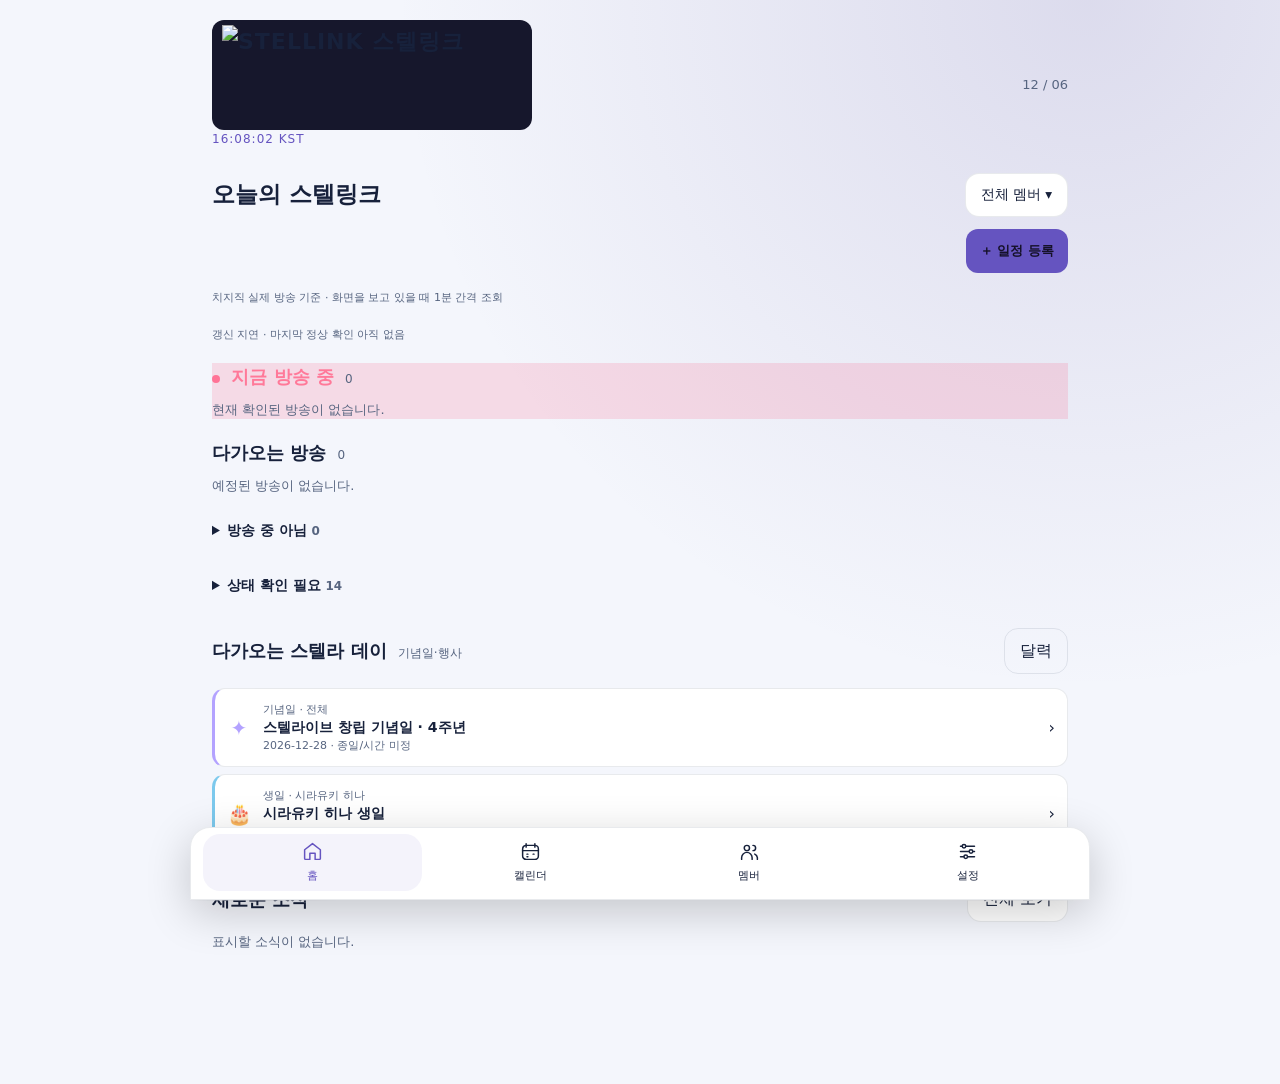
==== commit 52cd60df: "Add files via upload" ====
--- a/index.html
+++ b/index.html
@@ -1 +1 @@
-<!doctype html><html lang="ko"><head><meta charset="utf-8"><meta name="viewport" content="width=device-width,initial-scale=1,viewport-fit=cover"><meta name="theme-color" content="#0b1020"><meta name="description" content="좋아하는 별과 이어지는 시간. 개인용 방송 일정과 시간표 보관함."><title>STELLINK · 스텔링크</title><link rel="manifest" href="manifest.webmanifest"><link rel="icon" type="image/png" sizes="64x64" href="assets/brand/stellink-favicon-64.png"><link rel="apple-touch-icon" sizes="180x180" href="assets/brand/stellink-apple-touch-180.png"><link rel="stylesheet" href="style.css"><link rel="stylesheet" href="next-ui.css"></head><body><main id="app"><p>스텔링크를 여는 중…</p></main><nav id="nav" aria-label="주 메뉴"></nav><dialog id="modal"><div id="sheet"></div></dialog><div id="toast" role="status"></div><script src="members.js"></script><script src="icons.js"></script><script src="calendar-data.js"></script><script src="calendar-model.js"></script><script src="core.js"></script><script src="storage.js"></script><script src="view-state.js"></script><script src="schedule.js"></script><script src="breaks.js"></script><script src="calendar.js"></script><script src="notices.js"></script><script src="image-viewer.js"></script><script src="app.js"></script><script src="features.js"></script><script src="registration.js"></script><script src="calendar-ui.js"></script><script src="upgrade-ui.js"></script><script src="chzzk-live.js"></script><script src="next-ui.js"></script></body></html>
+<!doctype html><html lang="ko"><head><meta charset="utf-8"><meta name="viewport" content="width=device-width,initial-scale=1,viewport-fit=cover"><meta name="theme-color" content="#0b1020"><meta name="description" content="좋아하는 별과 이어지는 시간. 개인용 방송 일정과 시간표 보관함."><title>STELLINK · 스텔링크</title><link rel="manifest" href="manifest.webmanifest"><link rel="icon" type="image/png" sizes="64x64" href="assets/brand/stellink-favicon-64.png"><link rel="apple-touch-icon" sizes="180x180" href="assets/brand/stellink-apple-touch-180.png"><link rel="stylesheet" href="style.css"><link rel="stylesheet" href="next-ui.css"><link rel="stylesheet" href="release-ui.css"></head><body><main id="app"><p>스텔링크를 여는 중…</p></main><nav id="nav" aria-label="주 메뉴"></nav><dialog id="modal"><div id="sheet"></div></dialog><div id="toast" role="status"></div><script src="members.js"></script><script src="icons.js"></script><script src="calendar-data.js"></script><script src="calendar-model.js"></script><script src="core.js"></script><script src="storage.js"></script><script src="view-state.js"></script><script src="schedule.js"></script><script src="breaks.js"></script><script src="calendar.js"></script><script src="notices.js"></script><script src="image-viewer.js"></script><script src="app.js"></script><script src="features.js"></script><script src="registration.js"></script><script src="calendar-ui.js"></script><script src="upgrade-ui.js"></script><script src="chzzk-live.js"></script><script src="next-ui.js"></script><script src="release-ui.js"></script></body></html>
--- a/release-ui.css
+++ b/release-ui.css
@@ -0,0 +1,2 @@
+/* v1.3.2: mobile-first presentation. */
+.brand{display:flex;max-width:100%}.brand img.wordmark{width:clamp(180px,60vw,300px);height:auto;margin:0;aspect-ratio:3/1;object-fit:contain}.app-header{gap:10px}.brand-info .wordmark{display:block;width:min(100%,340px);height:auto}.light .brand,.light .brand-info .wordmark{background:#16172c;border-radius:12px;padding:5px 10px}.header-date{flex-shrink:0}.register-fab.register-inline{position:static;display:block;width:max-content;max-width:100%;margin:12px 0 16px auto;box-shadow:none;border-radius:12px;padding:8px 14px;min-height:44px;font-size:13px}#app{padding-bottom:110px}.empty-line{color:var(--muted);font-size:13px;margin:6px 0 14px}.live-summary{font-size:11px}.home-section summary{font-size:14px}.calendar-head .sun{color:#ff93a9}.calendar-head .sat{color:#8ab7ff}.calendar-day.outside{opacity:1}.calendar-day.outside .day-number{opacity:.45}.calendar-day.tone-holiday{background:#f8729220}.calendar-day.tone-saturday{background:#78a7ef1a}.calendar-day.tone-broadcast{background:#ac8bff2b}.calendar-day.tone-celebration{background:#ef91c02b}.calendar-day.tone-event,.break-bar.tone-event{background:#6acbb525}.calendar-day.tone-break,.break-bar.tone-break{background:#a5adbd22}.calendar-day.active{outline:2px solid var(--accent);outline-offset:-2px;border-color:var(--accent)}.calendar-day.today>.day-number{text-decoration:none;border-radius:7px;background:var(--accent);color:#17132b;align-self:center;min-width:24px;padding:0 3px}.calendar-day.saturday>.day-number{color:#91baff}.calendar-day.holiday>.day-number{color:#ff94a9}.calendar-day.today>.day-number{color:#17132b}.compact-calendar .calendar-day{height:84px;min-height:84px}.calendar-day small{font-size:10px;line-height:16px;color:var(--text);text-align:center}.calendar-legend{font-size:11px;color:var(--muted);line-height:1.7}.period-overflow{min-height:44px;text-align:left;padding:5px 8px;background:transparent;border:0}.light .calendar-day small{color:#34304d}.light .calendar-day.holiday>.day-number,.light .calendar-head .sun{color:#b52e51}.light .calendar-day.saturday>.day-number,.light .calendar-head .sat{color:#285bb0}.light .calendar-day.today>.day-number{color:#17132b}.notice-row{display:grid;grid-template-columns:minmax(0,1fr) 58px;gap:0 10px;padding:12px;margin:0;border:0;border-bottom:1px solid var(--line);border-radius:0;background:transparent}.notice-row.unread{border-left:0}.notice-open{display:block;padding:0;text-align:left;min-width:0;grid-column:1;grid-row:1;border-radius:4px}.notice-open strong{font-size:14px;line-height:1.45;margin:5px 0 0;font-weight:650}.notice-identity{display:flex;align-items:center;gap:6px}.notice-identity .avatar-wrap{width:23px;height:23px;flex:none}.notice-identity small{font-size:11px;overflow-wrap:anywhere}.notice-thumb{position:relative;grid-column:2;grid-row:1/3;align-self:center;padding:0;border:0;border-radius:9px;overflow:hidden;width:58px;height:66px;background:var(--panel)}.notice-thumb img{width:100%;height:100%;object-fit:cover;object-position:top;display:block}.notice-thumb small{position:absolute;right:2px;bottom:2px;background:#111b;color:#fff;padding:0 4px;border-radius:3px;font-size:10px}.notice-meta{display:flex;align-items:center;justify-content:flex-end;grid-column:1;grid-row:2;margin-top:0;min-height:36px}.notice-meta .heart,.notice-meta .notice-link{min-height:44px;padding:5px 10px;border:0;background:transparent}.notice-meta .heart{font-size:20px;min-width:44px}.notice-meta .notice-link{font-size:11px;color:var(--muted)}.unread-dot{width:6px;height:6px;flex:none;border-radius:50%;background:var(--accent)}.notice-date-heading{font-size:13px;color:var(--muted);margin:20px 0 3px}.notice-extra-filters{grid-column:1/-1;margin:0;font-size:12px}.notice-extra-filters summary{min-height:44px;display:flex;align-items:center}.notice-extra-filters label{margin:8px 0}.notice-manage{margin:10px 0}.notice-manage summary{min-height:44px;line-height:44px;font-size:13px}.light .notice-row{background:transparent;border-color:var(--line)}.large-text .notice-open strong{font-size:17px}.large-text .calendar-day small{font-size:11px}.notice-home{padding:10px 0}.notice-home .notice-meta{min-height:30px}.board-section>.section-head{margin-bottom:10px}@media(max-width:350px){.brand img.wordmark{width:180px}.header-date{font-size:11px}.calendar-day small{font-size:9px}.notice-row{gap:0 7px;padding:10px 4px}.home-intro{flex-wrap:wrap}}
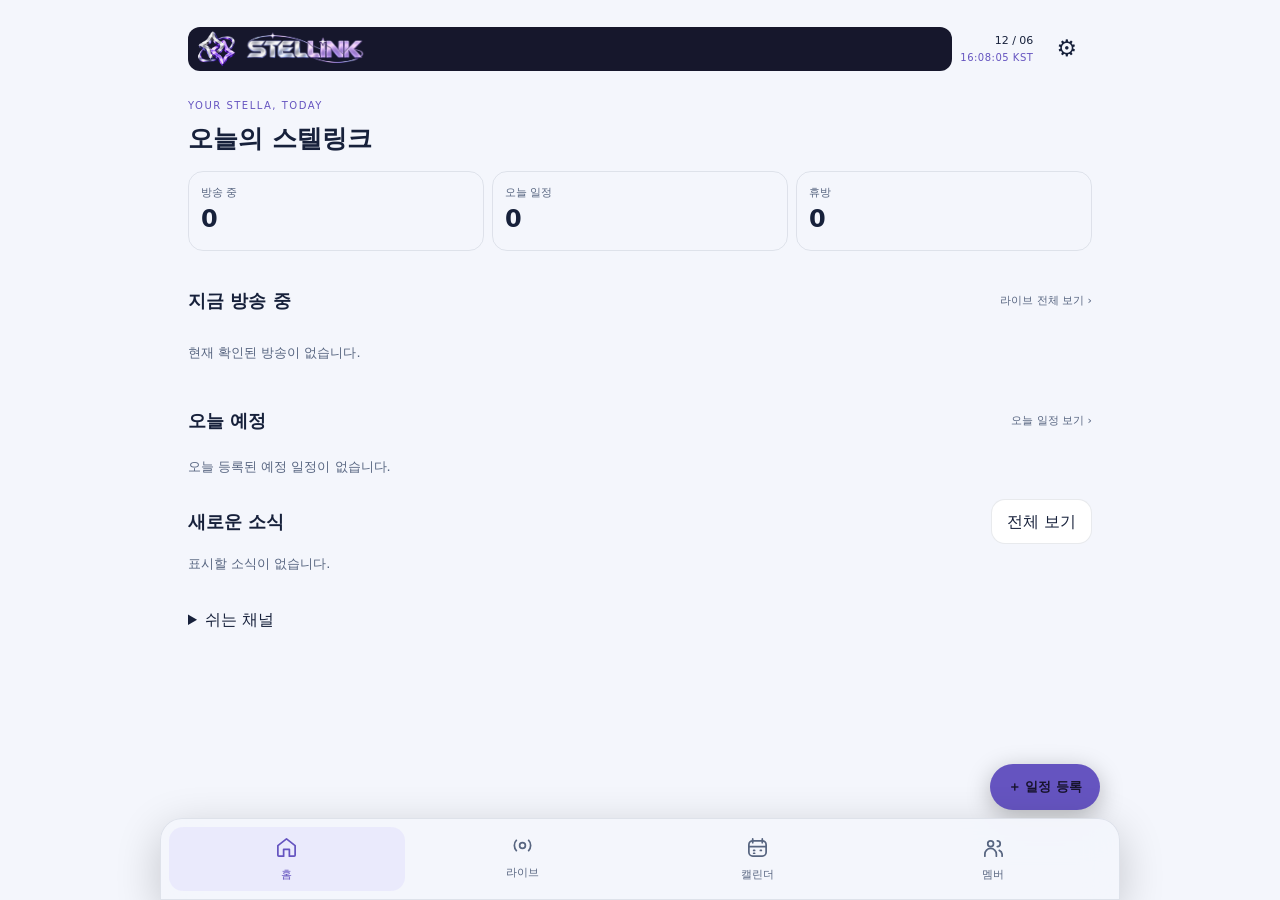
==== commit 2ff633b9: "Add files via upload" ====
--- a/index.html
+++ b/index.html
@@ -1 +1 @@
-<!doctype html><html lang="ko"><head><meta charset="utf-8"><meta name="viewport" content="width=device-width,initial-scale=1,viewport-fit=cover"><meta name="theme-color" content="#0b1020"><meta name="description" content="좋아하는 별과 이어지는 시간. 개인용 방송 일정과 시간표 보관함."><title>STELLINK · 스텔링크</title><link rel="manifest" href="manifest.webmanifest"><link rel="icon" type="image/png" sizes="64x64" href="assets/brand/stellink-favicon-64.png"><link rel="apple-touch-icon" sizes="180x180" href="assets/brand/stellink-apple-touch-180.png"><link rel="stylesheet" href="style.css"><link rel="stylesheet" href="next-ui.css"><link rel="stylesheet" href="release-ui.css"></head><body><main id="app"><p>스텔링크를 여는 중…</p></main><nav id="nav" aria-label="주 메뉴"></nav><dialog id="modal"><div id="sheet"></div></dialog><div id="toast" role="status"></div><script src="members.js"></script><script src="icons.js"></script><script src="calendar-data.js"></script><script src="calendar-model.js"></script><script src="core.js"></script><script src="storage.js"></script><script src="view-state.js"></script><script src="schedule.js"></script><script src="breaks.js"></script><script src="calendar.js"></script><script src="notices.js"></script><script src="image-viewer.js"></script><script src="app.js"></script><script src="features.js"></script><script src="registration.js"></script><script src="calendar-ui.js"></script><script src="upgrade-ui.js"></script><script src="chzzk-live.js"></script><script src="next-ui.js"></script><script src="release-ui.js"></script></body></html>
+<!doctype html><html lang="ko"><head><meta charset="utf-8"><meta name="viewport" content="width=device-width,initial-scale=1,viewport-fit=cover"><meta name="theme-color" content="#0b1020"><meta name="description" content="좋아하는 별과 이어지는 시간. 개인용 방송 일정과 시간표 보관함."><title>STELLINK · 스텔링크</title><link rel="manifest" href="manifest.webmanifest"><link rel="icon" type="image/png" sizes="64x64" href="assets/brand/stellink-favicon-64.png"><link rel="apple-touch-icon" sizes="180x180" href="assets/brand/stellink-apple-touch-180.png"><link rel="stylesheet" href="style.css"><link rel="stylesheet" href="next-ui.css"><link rel="stylesheet" href="release-ui.css"><link rel="stylesheet" href="v140.css"></head><body><main id="app"><p>스텔링크를 여는 중…</p></main><nav id="nav" aria-label="주 메뉴"></nav><dialog id="modal"><div id="sheet"></div></dialog><div id="toast" role="status"></div><script src="members.js"></script><script src="icons.js"></script><script src="calendar-data.js"></script><script src="calendar-model.js"></script><script src="core.js"></script><script src="storage.js"></script><script src="view-state.js"></script><script src="schedule.js"></script><script src="breaks.js"></script><script src="calendar.js"></script><script src="notices.js"></script><script src="image-viewer.js"></script><script src="app.js"></script><script src="features.js"></script><script src="registration.js"></script><script src="calendar-ui.js"></script><script src="upgrade-ui.js"></script><script src="chzzk-live.js"></script><script src="next-ui.js"></script><script src="release-ui.js"></script><script src="channel-state.js"></script><script src="live-store.js"></script><script src="live-ui.js"></script><script src="navigation.js"></script></body></html>
--- a/release-ui.css
+++ b/release-ui.css
@@ -1,2 +1,13 @@
 /* v1.3.2: mobile-first presentation. */
 .brand{display:flex;max-width:100%}.brand img.wordmark{width:clamp(180px,60vw,300px);height:auto;margin:0;aspect-ratio:3/1;object-fit:contain}.app-header{gap:10px}.brand-info .wordmark{display:block;width:min(100%,340px);height:auto}.light .brand,.light .brand-info .wordmark{background:#16172c;border-radius:12px;padding:5px 10px}.header-date{flex-shrink:0}.register-fab.register-inline{position:static;display:block;width:max-content;max-width:100%;margin:12px 0 16px auto;box-shadow:none;border-radius:12px;padding:8px 14px;min-height:44px;font-size:13px}#app{padding-bottom:110px}.empty-line{color:var(--muted);font-size:13px;margin:6px 0 14px}.live-summary{font-size:11px}.home-section summary{font-size:14px}.calendar-head .sun{color:#ff93a9}.calendar-head .sat{color:#8ab7ff}.calendar-day.outside{opacity:1}.calendar-day.outside .day-number{opacity:.45}.calendar-day.tone-holiday{background:#f8729220}.calendar-day.tone-saturday{background:#78a7ef1a}.calendar-day.tone-broadcast{background:#ac8bff2b}.calendar-day.tone-celebration{background:#ef91c02b}.calendar-day.tone-event,.break-bar.tone-event{background:#6acbb525}.calendar-day.tone-break,.break-bar.tone-break{background:#a5adbd22}.calendar-day.active{outline:2px solid var(--accent);outline-offset:-2px;border-color:var(--accent)}.calendar-day.today>.day-number{text-decoration:none;border-radius:7px;background:var(--accent);color:#17132b;align-self:center;min-width:24px;padding:0 3px}.calendar-day.saturday>.day-number{color:#91baff}.calendar-day.holiday>.day-number{color:#ff94a9}.calendar-day.today>.day-number{color:#17132b}.compact-calendar .calendar-day{height:84px;min-height:84px}.calendar-day small{font-size:10px;line-height:16px;color:var(--text);text-align:center}.calendar-legend{font-size:11px;color:var(--muted);line-height:1.7}.period-overflow{min-height:44px;text-align:left;padding:5px 8px;background:transparent;border:0}.light .calendar-day small{color:#34304d}.light .calendar-day.holiday>.day-number,.light .calendar-head .sun{color:#b52e51}.light .calendar-day.saturday>.day-number,.light .calendar-head .sat{color:#285bb0}.light .calendar-day.today>.day-number{color:#17132b}.notice-row{display:grid;grid-template-columns:minmax(0,1fr) 58px;gap:0 10px;padding:12px;margin:0;border:0;border-bottom:1px solid var(--line);border-radius:0;background:transparent}.notice-row.unread{border-left:0}.notice-open{display:block;padding:0;text-align:left;min-width:0;grid-column:1;grid-row:1;border-radius:4px}.notice-open strong{font-size:14px;line-height:1.45;margin:5px 0 0;font-weight:650}.notice-identity{display:flex;align-items:center;gap:6px}.notice-identity .avatar-wrap{width:23px;height:23px;flex:none}.notice-identity small{font-size:11px;overflow-wrap:anywhere}.notice-thumb{position:relative;grid-column:2;grid-row:1/3;align-self:center;padding:0;border:0;border-radius:9px;overflow:hidden;width:58px;height:66px;background:var(--panel)}.notice-thumb img{width:100%;height:100%;object-fit:cover;object-position:top;display:block}.notice-thumb small{position:absolute;right:2px;bottom:2px;background:#111b;color:#fff;padding:0 4px;border-radius:3px;font-size:10px}.notice-meta{display:flex;align-items:center;justify-content:flex-end;grid-column:1;grid-row:2;margin-top:0;min-height:36px}.notice-meta .heart,.notice-meta .notice-link{min-height:44px;padding:5px 10px;border:0;background:transparent}.notice-meta .heart{font-size:20px;min-width:44px}.notice-meta .notice-link{font-size:11px;color:var(--muted)}.unread-dot{width:6px;height:6px;flex:none;border-radius:50%;background:var(--accent)}.notice-date-heading{font-size:13px;color:var(--muted);margin:20px 0 3px}.notice-extra-filters{grid-column:1/-1;margin:0;font-size:12px}.notice-extra-filters summary{min-height:44px;display:flex;align-items:center}.notice-extra-filters label{margin:8px 0}.notice-manage{margin:10px 0}.notice-manage summary{min-height:44px;line-height:44px;font-size:13px}.light .notice-row{background:transparent;border-color:var(--line)}.large-text .notice-open strong{font-size:17px}.large-text .calendar-day small{font-size:11px}.notice-home{padding:10px 0}.notice-home .notice-meta{min-height:30px}.board-section>.section-head{margin-bottom:10px}@media(max-width:350px){.brand img.wordmark{width:180px}.header-date{font-size:11px}.calendar-day small{font-size:9px}.notice-row{gap:0 7px;padding:10px 4px}.home-intro{flex-wrap:wrap}}
+
+/* v1.3.4 connection status */
+.api-counts{display:flex;flex-wrap:wrap;gap:12px;margin:18px 0}.api-counts span{flex:1;min-width:80px;padding:12px;border-radius:14px;background:rgba(173,156,255,.08);font-size:.85em}.api-counts strong{display:block;font-size:1.5em;margin-top:6px}.api-refresh{display:flex;align-items:center;flex-wrap:wrap;gap:12px}.api-refresh button:disabled{opacity:.55;cursor:default}.api-status details{margin-top:16px}.api-connection{font-weight:700;color:var(--accent,#b5a4ff)}
+/* v1.3.5 — Note20 Ultra / Brave, responsive CSS viewport */
+:root{--text:#edf0fb}body{word-break:keep-all;overflow-wrap:anywhere}button,input,select,textarea{max-width:100%}button{line-height:1.45}h1,h2,h3,p,small{overflow-wrap:anywhere}#app{max-width:880px;padding:14px 16px 112px}.app-header{margin-bottom:18px;gap:12px;min-height:60px}.app-header>div{min-width:0}.brand{min-width:0}.brand-lockup{display:flex;align-items:center;gap:7px;min-width:0}.brand .brand-symbol{width:30px;height:30px;margin:0;object-fit:contain;flex:none}.brand img.wordmark{width:154px;max-width:calc(100vw - 140px);height:44px;aspect-ratio:auto;object-fit:contain;margin:0}.header-date{font-size:11px;white-space:nowrap}#kstClock{font-size:10px;letter-spacing:.5px;margin-top:1px}.light .brand{padding:0 6px}.home-intro{display:grid;grid-template-columns:minmax(0,1fr) auto;gap:8px;margin:10px 0 12px}.home-intro h1{font-size:20px;line-height:1.3}.home-intro .member-filter-button{font-size:11px;padding:7px 10px;min-height:38px;max-width:145px}.home-intro .register-fab.register-inline{grid-column:2;grid-row:2;margin:0;padding:6px 10px;min-height:36px;font-size:11px}.home-intro:has(.register-inline){row-gap:6px}.home-sync{display:flex;align-items:center;justify-content:space-between;gap:12px;padding:12px 0;border-top:1px solid var(--line);border-bottom:1px solid var(--line);margin:12px 0 18px}.home-sync>div{min-width:0}.home-sync .sync-label{display:block;font-size:12px;font-weight:650}.home-sync small{display:block;font-size:10px;color:var(--muted);margin-top:2px}.home-sync button{flex:none;font-size:11px;padding:6px 10px;min-height:40px}.home-sync button:disabled{opacity:.55}.member-strip-section{margin:18px 0 12px}.member-strip-section h2{font-size:15px}.text-button{padding:4px 0;border:0;background:transparent;color:var(--muted);font-size:11px;min-height:36px}.member-strip{display:flex;gap:12px;overflow-x:auto;padding:6px 2px 12px;scrollbar-width:thin;scrollbar-color:var(--line) transparent;overscroll-behavior-inline:contain}.strip-member{flex:0 0 62px;width:62px;border:0;background:transparent;padding:0;text-align:center;min-height:84px;color:var(--text)}.strip-face,.channel-face{position:relative;display:inline-flex;flex:none}.strip-face .avatar-wrap{width:54px;height:54px;outline:2px solid var(--line);outline-offset:2px}.on-air .strip-face .avatar-wrap{outline-color:#05c8a0}.strip-live{position:absolute;left:50%;bottom:-3px;transform:translateX(-50%);border-radius:4px;background:#e83e60;color:white;font-size:8px;font-weight:800;line-height:14px;padding:0 5px;border:1px solid var(--bg)}.strip-name{display:flex;align-items:center;justify-content:center;gap:3px;font-size:11px;margin-top:9px;white-space:nowrap}.partner-badge{display:inline-block;width:14px!important;height:14px!important;min-width:14px;max-width:none;object-fit:contain;vertical-align:-2px;flex:none;margin:0!important}.strip-name .partner-badge{width:11px!important;height:11px!important;min-width:11px}.member-name{display:inline-flex;align-items:center;gap:4px;max-width:100%;vertical-align:middle}.member-name>span{min-width:0;overflow-wrap:anywhere;word-break:keep-all}.home-feed-tabs{display:flex;gap:20px;border-bottom:1px solid var(--line);margin:4px 0 18px}.home-feed-tabs button{border:0;border-bottom:2px solid transparent;border-radius:0;padding:8px 0;min-height:42px;background:transparent;color:var(--muted);font-size:13px;font-weight:650}.home-feed-tabs button.active{color:var(--accent);border-bottom-color:var(--accent)}.home-section{margin:18px 0}.home-section .section-head h2{font-size:17px}.home-section.is-live .section-head h2 small{color:#09cba2;font-weight:700}.broadcast-list{display:grid;gap:0}.channel-row{gap:10px;border:0;border-bottom:1px solid var(--line);border-radius:0;background:transparent;padding:13px 0;margin:0}.channel-row.live{background:transparent;border-color:var(--line);color:var(--text)}.channel-row .channel-member{gap:11px}.channel-row .channel-face .avatar-wrap{width:52px;height:52px}.channel-row.live .avatar-wrap{outline:2px solid #05c8a0;outline-offset:2px}.channel-row .channel-copy{display:block;min-width:0;flex:1}.channel-member strong{font-size:13px;line-height:1.35;margin-bottom:4px}.channel-member strong .member-name{display:inline-flex}.channel-title{display:-webkit-box;-webkit-box-orient:vertical;-webkit-line-clamp:2;white-space:normal;overflow:hidden;max-width:none;font-size:13px;font-weight:550;line-height:1.45;word-break:keep-all;overflow-wrap:anywhere}.channel-member .channel-meta{font-size:10px;color:var(--muted);margin-top:4px}.channel-row.live .channel-member small:first-of-type{color:var(--muted)}.channel-row>button:last-child{min-width:44px;min-height:40px;font-size:11px;padding:7px 9px;border-radius:10px}.watch-button{background:#b4a0ff18;color:var(--accent);border-color:#b4a0ff30}.schedule-avatars{display:flex;align-items:center;flex:0 0 auto;padding-right:2px;max-width:72px}.schedule-avatars .avatar-wrap,.event .schedule-avatars .avatar-wrap{display:inline-block;width:38px;height:38px;flex:0 0 38px;border:2px solid var(--panel);box-sizing:content-box}.schedule-avatars .avatar-wrap+.avatar-wrap{margin-left:-25px}.avatar-more{display:flex;align-items:center;justify-content:center;background:var(--panel);border:1px solid var(--line);width:24px;height:24px;border-radius:50%;font-size:9px;margin-left:-15px;z-index:1}.calendar-entry,.event{gap:11px;padding:12px;border-left-width:2px;align-items:center}.calendar-entry .content,.event .content{min-width:0;flex:1}.calendar-entry strong,.event strong{font-size:13px;line-height:1.5;margin:4px 0;word-break:keep-all;overflow-wrap:anywhere}.schedule-identity{display:flex;align-items:center;flex-wrap:wrap;gap:4px 6px;color:var(--muted);font-size:10px}.schedule-identity .partner-badge{width:12px!important;height:12px!important;min-width:12px}.schedule-type{background:var(--soft);padding:1px 5px;border-radius:4px;color:var(--accent);font-size:9px;white-space:nowrap}.schedule-meta{display:flex;flex-wrap:wrap;gap:2px 8px;color:var(--muted);font-size:10px;line-height:1.6}.schedule-meta>span{display:inline-block}.entry-chevron{color:var(--muted);flex:none;font-size:18px}.calendar-entry .category-symbol{flex:0 0 38px;width:38px}.notice-identity{flex-wrap:wrap}.notice-identity>small{flex:1;min-width:0;overflow-wrap:anywhere}.notice-identity .member-name{font-size:11px}.notice-open strong{font-size:13px;word-break:keep-all;overflow-wrap:anywhere}.notice-home{padding:12px 0}.notice-thumb{width:58px;height:66px}.member-heading h1{font-size:21px}.member-heading .partner-badge{width:18px!important;height:18px!important}.api-status{padding:16px}.api-status h2{font-size:18px}.api-counts{display:grid;grid-template-columns:repeat(3,minmax(0,1fr));gap:6px}.api-counts span{min-width:0;padding:10px 7px;font-size:10px;text-align:center}.api-counts strong{font-size:22px}.api-refresh .hint{font-size:11px}.api-status .hint{font-size:11px;line-height:1.75}.api-status details summary{font-size:12px;min-height:44px;display:flex;align-items:center}.api-connection{font-size:14px}.hint{word-break:keep-all;overflow-wrap:anywhere}.setting{gap:10px}.setting>span{white-space:normal}.setting select{min-width:0}.section-head{flex-wrap:wrap}.tools,.actions{flex-wrap:wrap}.calendar-toolbar{flex-wrap:wrap}.calendar-toolbar>div{min-width:0}.calendar-controls{min-width:0}.calendar-legend{font-size:10px}.brand-info .wordmark{width:210px;max-width:100%}.brand-info p{font-size:12px}#nav{border-radius:18px 18px 0 0;padding:5px 10px calc(5px + env(safe-area-inset-bottom));bottom:0}#nav button{min-height:50px;font-size:10px}#nav svg{width:20px;height:20px}.large-text .channel-member strong,.large-text .channel-title,.large-text .calendar-entry strong,.large-text .event strong{font-size:16px}.large-text .channel-meta,.large-text .schedule-meta,.large-text .schedule-identity{font-size:12px}.large-text .home-intro{grid-template-columns:1fr}.large-text .home-intro .register-fab.register-inline{grid-column:1;grid-row:auto;margin-left:0}.large-text .home-intro .member-filter-button{max-width:100%;width:fit-content}.light .channel-row.live{background:transparent;color:var(--text)}.light{--text:#20263e}.light .strip-member{color:var(--text)}
+@media(min-width:650px){#app{padding:22px 28px 112px}.brand img.wordmark{width:180px;height:50px}.broadcast-list{grid-template-columns:repeat(2,minmax(0,1fr));gap:0 24px}.home-intro{grid-template-columns:minmax(0,1fr) auto auto}.home-intro .register-fab.register-inline{grid-column:3;grid-row:1}.member-strip{gap:18px}}
+@media(max-width:360px){#app{padding-left:12px;padding-right:12px}.brand img.wordmark{width:132px;height:40px}.brand .brand-symbol{width:26px;height:26px}.home-intro h1{font-size:18px}.channel-row .channel-face .avatar-wrap{width:44px;height:44px}.channel-row .channel-member{gap:8px}.channel-row{gap:6px}.channel-row>button:last-child{padding:6px;min-width:40px}.schedule-avatars .avatar-wrap,.event .schedule-avatars .avatar-wrap{width:32px;height:32px;flex-basis:32px}.schedule-avatars .avatar-wrap+.avatar-wrap{margin-left:-23px}.calendar-entry{padding:10px 8px;gap:8px}.home-feed-tabs{gap:17px}}
+.strip-face .avatar-wrap,.channel-face .avatar-wrap,.schedule-avatars .avatar-wrap{border-radius:50%;overflow:hidden}.strip-live{white-space:nowrap;width:max-content;min-width:24px;box-sizing:border-box}.light .channel-row.live .channel-member .channel-meta{color:var(--muted)}
+
+.avatar-more{flex:0 0 24px;white-space:nowrap}.collaboration-meta{display:flex;flex-wrap:wrap;gap:2px 8px;font-size:10px}.collaboration-meta>span{display:inline-block;white-space:nowrap}.large-text .collaboration-meta{font-size:12px}
+.datebar{flex-wrap:wrap;gap:6px}.datebar input{min-width:140px;flex:1}.datebar button{flex:none}.member-heading>div{min-width:0}.member-heading .member-name{max-width:100%}
--- a/v140.css
+++ b/v140.css
@@ -0,0 +1,10 @@
+:root{--live:#26dfb3}body.v140{background:var(--bg);line-height:1.55}.v140 #app{padding-bottom:calc(190px + env(safe-area-inset-bottom));max-width:960px}.v140 .app-header{display:flex;align-items:center;gap:8px;margin-bottom:28px}.v140 .brand{flex:1;min-width:0}.v140 .brand .brand-symbol{width:44px;height:44px}.v140 .brand img.wordmark{width:128px;height:40px;max-width:100%}.header-time{font-size:11px;text-align:right;font-variant-numeric:tabular-nums;flex:none}.header-time small{display:block}.header-settings{min-width:44px;min-height:44px;background:transparent;border:0;font-size:23px}.v140 #nav{position:fixed;left:50%;right:auto;transform:translateX(-50%);bottom:0;width:100%;max-width:960px;display:grid;grid-template-columns:repeat(4,1fr);padding:8px 8px calc(8px + env(safe-area-inset-bottom));box-sizing:border-box;background:color-mix(in srgb,var(--bg) 92%,transparent);backdrop-filter:blur(18px);border:1px solid var(--line);border-radius:22px 22px 0 0;z-index:40}.v140 #nav button{position:relative;min-height:54px;border:0;background:transparent;display:flex;align-items:center;justify-content:center;flex-direction:column;gap:3px;border-radius:14px;color:var(--muted)}.v140 #nav button.active{background:#a99bff20;color:var(--accent)}.v140 #nav svg{width:23px;height:23px;fill:none;stroke:currentColor;stroke-width:1.8}.v140 #nav span{font-size:11px}.v140 #nav small:not(:empty){position:absolute;top:0;left:58%;background:var(--live);color:#07382e;font-size:10px;border-radius:9px;padding:0 5px}.v140 .register-fab{position:fixed!important;bottom:calc(90px + env(safe-area-inset-bottom));right:max(16px,calc((100vw - 920px)/2));left:auto;width:auto;min-height:46px;padding:10px 18px;border-radius:24px;z-index:35;background:var(--accent);color:#17132b;box-shadow:0 6px 25px #0004;font-size:13px;font-weight:750}.v140:has(dialog[open]) .register-fab{display:none}.page-heading{display:flex;align-items:center;justify-content:space-between}.page-heading small{letter-spacing:.15em;font-size:10px;color:var(--accent)}.page-heading h1{font-size:25px;margin:3px 0 18px}.page-heading h1 span{color:var(--live)}.today-summary{display:grid;grid-template-columns:repeat(3,1fr);gap:8px;margin:0 0 28px}.today-summary span{border:1px solid var(--line);border-radius:15px;padding:12px;font-size:11px;color:var(--muted)}.today-summary b{display:block;font-size:24px;color:var(--text)}.v140 section{margin:22px 0}.v140 .section-head h2{font-size:18px}.live-grid{display:grid;grid-template-columns:repeat(2,minmax(0,1fr));gap:16px}.live-card{border:1px solid var(--line);border-radius:20px;overflow:hidden;background:var(--panel);min-width:0;align-self:start}.live-cover{display:block;position:relative;width:100%;aspect-ratio:16/9;border:0;border-radius:0;padding:0;overflow:hidden;background:#171b2a}.live-cover>img{display:block;width:100%;height:100%;object-fit:cover}.live-cover::after{content:'';position:absolute;inset:45% 0 0;background:linear-gradient(transparent,#000b)}.live-flags{display:flex;position:absolute;top:10px;left:10px;right:10px;gap:5px;flex-wrap:wrap;z-index:1;font-size:10px}.live-flags b,.live-pill{background:var(--live);color:#06392e;border-radius:5px;padding:2px 7px;font-size:10px;white-space:nowrap}.live-flags>span{background:#111c;color:#fff;border-radius:5px;padding:2px 6px}.live-cover-meta{position:absolute;bottom:10px;left:12px;right:12px;text-align:left;color:white;font-size:12px;z-index:1;font-variant-numeric:tabular-nums}.live-body{padding:15px}.live-identity{display:flex;align-items:center;text-align:left;gap:8px;background:transparent;border:0;padding:0;min-height:44px;width:100%}.live-identity .avatar-wrap{width:34px;height:34px;flex:none;border-radius:50%;overflow:hidden}.live-identity strong{font-size:13px}.verified{color:var(--live);font-weight:800}.live-body h3{font-size:15px;line-height:1.55;margin:10px 0;display:-webkit-box;-webkit-line-clamp:2;-webkit-box-orient:vertical;overflow:hidden;overflow-wrap:anywhere}.live-tags{display:flex;gap:5px;flex-wrap:wrap;margin:9px 0}.v140 button.chip{border:1px solid var(--line);background:var(--soft);color:var(--muted);padding:6px 9px;border-radius:10px;min-height:36px;font-size:11px;max-width:100%;overflow-wrap:anywhere}.live-actions{display:flex;gap:8px;margin-top:14px}.live-actions button{flex:1;min-height:44px;font-size:12px}.v140 .watch-button{background:var(--live);color:#07382e;border:0;font-weight:750}.linked-event{display:block;text-align:left;width:100%;border:0;border-top:1px solid var(--line);background:transparent;padding:10px 0 0;border-radius:0;font-size:11px;color:var(--accent);min-height:44px}.live-muted{color:var(--muted);font-size:12px}.live-warning{color:#f3bd69;font-size:12px;background:#e9ab1a12;border-radius:8px;padding:9px}.live-toolbar{margin-bottom:18px}.live-generations{display:flex;gap:6px}.live-generations button{flex:1;min-height:44px;padding:6px;font-size:12px}.live-controls{display:flex;gap:7px;align-items:center;flex-wrap:wrap;margin-top:10px}.live-controls button{font-size:11px;min-height:44px}.live-controls label{display:flex;gap:5px;align-items:center;font-size:11px}.live-controls select{width:auto;min-height:44px;font-size:11px;padding:5px}.live-grid.is-list{grid-template-columns:1fr}.list-card .live-body{padding:13px}.list-card h3{margin:7px 0}.list-card .live-actions{margin-top:8px}.collab-live{grid-column:1/-1;margin:0!important;padding:12px;border:1px solid var(--line);border-radius:18px}.collab-live h2{font-size:16px}.detail-thumbnail{width:100%;aspect-ratio:16/9;object-fit:cover;border-radius:16px}.detail-stats{display:grid;grid-template-columns:1fr 1fr;gap:8px}.detail-stats>div{background:var(--soft);border-radius:10px;padding:12px}.detail-stats small{display:block;color:var(--muted);font-size:11px}.detail-stats strong{font-size:15px}.category-poster{width:60px;max-height:90px;object-fit:cover;border-radius:7px}.detail-footer{position:sticky;bottom:0;background:var(--panel);display:flex;gap:8px;padding:12px 0 calc(12px + env(safe-area-inset-bottom));border-top:1px solid var(--line)}.detail-footer button{flex:1;min-height:44px}.v140 #modal{max-height:90dvh;border-radius:24px 24px 0 0}.v140 #sheet{padding-bottom:env(safe-area-inset-bottom)}.v140 .home-sync{margin:0 0 18px;padding:8px 0}.v140 .home-sync [data-live-countdown]{display:none}.v140 .light .live-warning{color:#754100}.large-text .live-body h3{font-size:18px}.large-text .live-identity strong{font-size:16px}.v140 button:focus-visible{outline:2px solid var(--accent);outline-offset:3px}.v140 button{touch-action:manipulation}.state-banner{padding:12px;border:1px solid var(--line);border-radius:12px}.v140 .brand-lockup{gap:3px}.v140 .text-button{min-height:44px}
+@media(max-width:620px){.live-grid{grid-template-columns:1fr}.v140 #app{padding-left:14px;padding-right:14px}.v140 .app-header{gap:4px}.v140 .brand img.wordmark{width:115px}.v140 .header-time{font-size:10px}.v140 #modal{position:fixed;inset:auto 0 0;width:100%;max-width:100%;margin:0;box-sizing:border-box}.collab-live .live-grid{grid-template-columns:1fr}}
+@media(max-width:370px){.v140 .brand .brand-symbol{width:38px;height:38px}.v140 .brand img.wordmark{width:100px}.v140 .header-settings{min-width:40px}.v140 #kstClock{font-size:9px}.live-controls{gap:5px}.live-controls button{padding:7px}.today-summary span{padding:9px}.v140 .section-head{gap:8px}.v140 .section-head h2{font-size:16px}}
+@media(prefers-reduced-motion:reduce){.v140 *{scroll-behavior:auto!important;animation:none!important;transition:none!important}}.reduce-motion *{animation:none!important;transition:none!important}
+/* Reference-aligned live layouts: fixed descending viewer order. */
+.v140:not(.light){--bg:#111315;--panel:#191b1f;--text:#e2e3e8;--muted:#989da8;--line:#2b2e33;--soft:#24272c}.view-toolbar{display:flex;align-items:center;gap:10px;margin:16px 0 20px}.view-buttons{display:flex;gap:4px}.view-buttons button{width:44px;height:44px;padding:10px;background:none;border:0;color:var(--muted);border-radius:9px}.view-buttons button.active{background:var(--soft);color:var(--text)}.view-buttons svg{width:23px;height:23px;fill:currentColor}.fixed-sort{margin-left:auto;font-size:12px;font-weight:700;color:var(--text)}.view-toolbar>.ghost{font-size:11px;border:0;background:none;padding:7px;min-height:44px}.v140 #liveList.live-grid{grid-template-columns:1fr;gap:26px}.v140 .chzzk-style{border:0;border-radius:0;background:transparent;overflow:visible}.v140 .chzzk-style .live-cover{border-radius:12px;aspect-ratio:16/9}.v140 .chzzk-style .live-cover::after{display:none}.v140 .chzzk-style .live-flags{top:7px;left:7px;gap:3px}.v140 .chzzk-style .live-red{background:#ec2439;color:white;font-size:11px;padding:2px 5px}.v140 .chzzk-style .viewer-label{background:#101214db;color:white;font-weight:700;font-size:11px;padding:2px 5px}.thumbnail-unavailable{position:absolute;bottom:5px;right:6px;font-size:9px;background:#111b;color:#fff;border-radius:3px;padding:2px 4px}.v140 .chzzk-style .live-body{padding:11px 0 0;position:relative;min-width:0}.live-title-button{display:block;width:100%;text-align:left;border:0;background:transparent;padding:0}.v140 .chzzk-style .live-title-button h3{font-size:15px;font-weight:650;line-height:1.5;margin:0 0 6px}.v140 .chzzk-style .live-identity{min-height:28px;gap:5px}.v140 .chzzk-style .live-identity .avatar-wrap{width:22px;height:22px}.v140 .chzzk-style .live-identity strong{font-size:12px;color:var(--muted)}.v140 .chzzk-style .live-tags{gap:4px;margin:5px 0 0;max-height:29px;overflow:hidden;flex-wrap:nowrap}.v140 .chzzk-style button.chip{min-height:25px;padding:2px 5px;font-size:10px;line-height:18px;border-radius:4px;background:none;white-space:nowrap;flex:none;max-width:100%;overflow:hidden;text-overflow:ellipsis}.v140 .chzzk-style button.category-chip{background:var(--soft);border-color:transparent}.live-minor{display:flex;align-items:center;gap:5px;justify-content:space-between;color:var(--muted);font-size:10px;margin-top:3px}.live-info-button{border:0;background:none;min-height:30px;padding:2px 0 2px 8px;color:var(--muted);font-size:10px}.v140 .chzzk-style.horizontal{display:grid;grid-template-columns:40% minmax(0,1fr);gap:12px;align-items:start}.v140 .chzzk-style.horizontal .live-body{padding:0}.v140 .horizontal .live-title-button h3{font-size:13px;line-height:1.4;margin:0 0 5px}.v140 .horizontal .live-identity strong{font-size:11px}.v140 .horizontal .live-identity .avatar-wrap{width:20px;height:20px}.v140 .horizontal .live-red{display:none}.horizontal .viewer-label i{display:inline-block;width:6px;height:6px;border-radius:50%;background:#f02539;margin-right:3px}.v140 .horizontal .live-flags{top:5px;left:5px}.v140 .horizontal .live-flags span{font-size:10px}.v140 .horizontal .live-tags{margin-top:3px}.v140 .horizontal .live-minor{margin-top:0}.v140 .vertical .live-body{padding-left:46px}.v140 .vertical .live-identity .avatar-wrap{position:absolute;top:13px;left:0;width:36px;height:36px}.v140 .live-generations button.active{color:var(--live);background:transparent;border-color:var(--live)}.v140.light .live-generations button.active{color:#008768;border-color:#008768}.v140 #liveList{padding-bottom:12px}.v140 .app-header{margin-bottom:16px;min-height:54px}.v140 .page-heading h1{margin-bottom:12px}.v140 .chzzk-style .live-warning{font-size:10px;padding:5px;margin:3px 0}.large-text .chzzk-style .live-title-button h3{font-size:18px}.large-text .chzzk-style.horizontal .live-title-button h3{font-size:16px}
+@media(min-width:800px){.v140 #liveList.live-grid:not(.is-list){grid-template-columns:repeat(2,minmax(0,1fr))}.v140 .chzzk-style.horizontal{grid-template-columns:240px minmax(0,1fr)}.v140 .horizontal .live-title-button h3{font-size:18px}}
+
+/* Numeric broadcast status mirrors the supplied mobile reference. */
+.live-information,.detail-live-information{font-variant-numeric:tabular-nums;line-height:1.6;color:var(--muted);overflow-wrap:anywhere}.live-minor{align-items:flex-start;flex-wrap:wrap}.live-information{flex:1 1 150px;font-size:11px}.detail-live-information{font-size:14px;margin:12px 0 16px}.live-info-button{min-width:44px;min-height:44px}.v140 .horizontal .live-information{flex-basis:100%;font-size:10px}.v140 .horizontal .live-minor{justify-content:flex-end}.v140 .horizontal .live-flags span{font-size:9px}.large-text .live-information{font-size:14px}
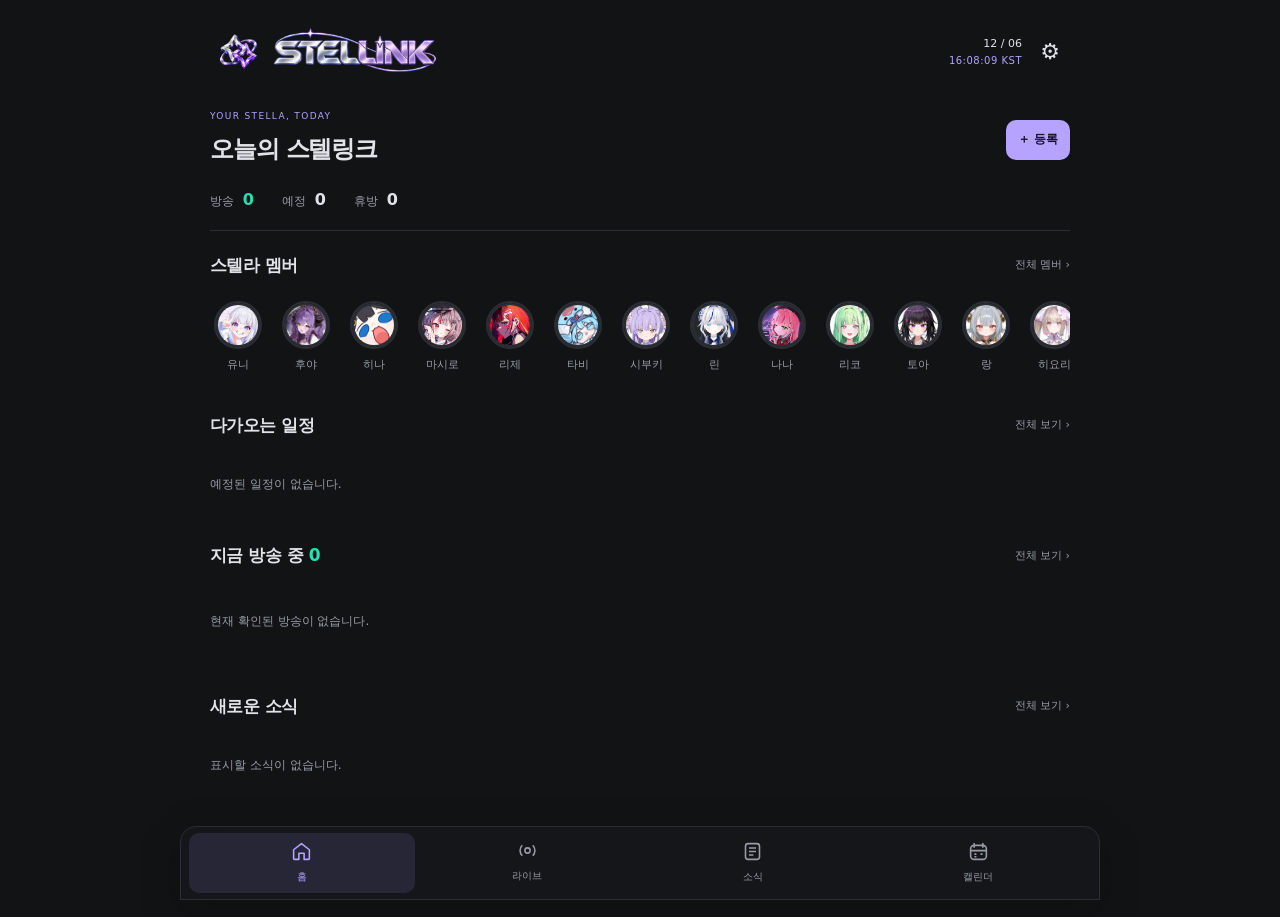
==== commit 5029af4b: "Add files via upload" ====
--- a/index.html
+++ b/index.html
@@ -1 +1 @@
-<!doctype html><html lang="ko"><head><meta charset="utf-8"><meta name="viewport" content="width=device-width,initial-scale=1,viewport-fit=cover"><meta name="theme-color" content="#0b1020"><meta name="description" content="좋아하는 별과 이어지는 시간. 개인용 방송 일정과 시간표 보관함."><title>STELLINK · 스텔링크</title><link rel="manifest" href="manifest.webmanifest"><link rel="icon" type="image/png" sizes="64x64" href="assets/brand/stellink-favicon-64.png"><link rel="apple-touch-icon" sizes="180x180" href="assets/brand/stellink-apple-touch-180.png"><link rel="stylesheet" href="style.css"><link rel="stylesheet" href="next-ui.css"><link rel="stylesheet" href="release-ui.css"><link rel="stylesheet" href="v140.css"></head><body><main id="app"><p>스텔링크를 여는 중…</p></main><nav id="nav" aria-label="주 메뉴"></nav><dialog id="modal"><div id="sheet"></div></dialog><div id="toast" role="status"></div><script src="members.js"></script><script src="icons.js"></script><script src="calendar-data.js"></script><script src="calendar-model.js"></script><script src="core.js"></script><script src="storage.js"></script><script src="view-state.js"></script><script src="schedule.js"></script><script src="breaks.js"></script><script src="calendar.js"></script><script src="notices.js"></script><script src="image-viewer.js"></script><script src="app.js"></script><script src="features.js"></script><script src="registration.js"></script><script src="calendar-ui.js"></script><script src="upgrade-ui.js"></script><script src="chzzk-live.js"></script><script src="next-ui.js"></script><script src="release-ui.js"></script><script src="channel-state.js"></script><script src="live-store.js"></script><script src="live-ui.js"></script><script src="navigation.js"></script></body></html>
+<!doctype html><html lang="ko"><head><meta charset="utf-8"><meta name="viewport" content="width=device-width,initial-scale=1,viewport-fit=cover"><meta name="theme-color" content="#111315"><meta name="description" content="좋아하는 별과 이어지는 시간. 개인용 방송 일정과 시간표 보관함."><title>STELLINK · 스텔링크</title><link rel="manifest" href="manifest.webmanifest"><link rel="icon" type="image/png" sizes="64x64" href="assets/brand/stellink-favicon-64.png"><link rel="apple-touch-icon" sizes="180x180" href="assets/brand/stellink-apple-touch-180.png"><link rel="stylesheet" href="style.css"><link rel="stylesheet" href="next-ui.css"><link rel="stylesheet" href="release-ui.css"><link rel="stylesheet" href="v140.css"><link rel="stylesheet" href="v150.css"></head><body><main id="app"><p>스텔링크를 여는 중…</p></main><nav id="nav" aria-label="주 메뉴"></nav><dialog id="modal"><div id="sheet"></div></dialog><div id="toast" role="status"></div><script src="members.js"></script><script src="icons.js"></script><script src="calendar-data.js"></script><script src="calendar-model.js"></script><script src="core.js"></script><script src="storage.js"></script><script src="view-state.js"></script><script src="schedule.js"></script><script src="breaks.js"></script><script src="calendar.js"></script><script src="notices.js"></script><script src="image-viewer.js"></script><script src="app.js"></script><script src="features.js"></script><script src="registration.js"></script><script src="calendar-ui.js"></script><script src="upgrade-ui.js"></script><script src="chzzk-live.js"></script><script src="next-ui.js"></script><script src="release-ui.js"></script><script src="channel-state.js"></script><script src="live-store.js"></script><script src="live-ui.js"></script><script src="navigation.js"></script><script src="v150.js"></script></body></html>
--- a/v140.css
+++ b/v140.css
@@ -8,3 +8,50 @@
 
 /* Numeric broadcast status mirrors the supplied mobile reference. */
 .live-information,.detail-live-information{font-variant-numeric:tabular-nums;line-height:1.6;color:var(--muted);overflow-wrap:anywhere}.live-minor{align-items:flex-start;flex-wrap:wrap}.live-information{flex:1 1 150px;font-size:11px}.detail-live-information{font-size:14px;margin:12px 0 16px}.live-info-button{min-width:44px;min-height:44px}.v140 .horizontal .live-information{flex-basis:100%;font-size:10px}.v140 .horizontal .live-minor{justify-content:flex-end}.v140 .horizontal .live-flags span{font-size:9px}.large-text .live-information{font-size:14px}
+
+/* v1.4.1: compact, aligned live rows and reserved action area. */
+.v140 #liveList.live-grid{gap:22px}
+.v140 .chzzk-style .live-body{display:block;padding-right:44px}
+.v140 .chzzk-style.horizontal .live-body{padding-right:30px}
+.v140 .chzzk-style .live-title-button{min-height:0;margin:0 0 5px;line-height:1.4}
+.v140 .chzzk-style .live-title-button h3{margin:0;line-height:1.4}
+.v140 .chzzk-style .live-info-button{position:absolute;right:0;top:-6px;width:32px;height:44px;min-width:32px;padding:0;font-size:0;border-radius:8px}
+.v140 .chzzk-style .live-info-button::after{content:'⋯';font-size:23px;color:var(--muted)}
+.v140 .chzzk-style .live-minor{display:block;margin-top:5px;min-height:0;line-height:1.5}
+.v140 .chzzk-style .live-information{font-size:10px;display:block;white-space:normal}
+.v140 .chzzk-style .live-tags{margin:5px 0 0;max-height:26px}
+.v140 .chzzk-style .live-identity{min-height:24px}
+.v140 .chzzk-style .live-flags{right:5px;flex-wrap:nowrap;max-width:calc(100% - 10px)}
+.v140 .chzzk-style .viewer-label{white-space:nowrap}
+.v140 .chzzk-style .live-flags>span{white-space:nowrap}
+.v140 .chzzk-style.horizontal{grid-template-columns:40% minmax(0,1fr);gap:10px}
+.v140 .vertical .live-body{padding-top:10px;padding-left:40px}
+.v140 .vertical .live-identity .avatar-wrap{width:30px;height:30px;top:12px}
+.v140 .vertical .live-information{font-size:11px}
+.v140 #homeLive140{gap:10px}
+.v140 .list-card{border-radius:14px}
+.v140 .list-card .live-body{padding:11px 12px}
+.v140 .list-card .live-identity{min-height:32px;gap:6px}
+.v140 .list-card .live-identity .avatar-wrap{width:28px;height:28px}
+.v140 .list-card .live-pill{margin-left:auto;background:#ed3047;color:#fff}
+.v140 .list-card .live-body h3{font-size:14px;margin:5px 0}
+.v140 .list-card .live-muted{margin:4px 0;font-size:11px}
+.v140 .list-card .live-tags{margin:6px 0;gap:4px}
+.v140 .list-card button.chip{min-height:26px;padding:2px 6px;border-radius:5px;font-size:10px;background:transparent}
+.v140 .list-card .live-actions{margin-top:7px;gap:8px}
+.v140 .list-card .live-actions button{min-height:36px;padding:5px 8px;font-size:11px;border-radius:9px}
+.v140 .today-summary{margin-bottom:18px}.v140 .today-summary span{padding:9px 12px}.v140 .today-summary b{font-size:21px}
+.v140 .register-dock{position:fixed;bottom:calc(74px + env(safe-area-inset-bottom));left:50%;transform:translateX(-50%);width:100%;max-width:960px;z-index:35;padding:5px 14px;background:var(--bg);border-top:1px solid var(--line);display:flex;justify-content:flex-end}
+.v140 .register-dock .register-fab{position:static!important;min-height:38px;height:38px;padding:7px 14px;margin:0;font-size:12px;box-shadow:none;transform:none}
+.v140:has(dialog[open]) .register-dock{display:none}
+.v140 #app{padding-bottom:calc(155px + env(safe-area-inset-bottom))}
+@media(min-width:800px){.v140 .chzzk-style.horizontal{grid-template-columns:240px minmax(0,1fr)}}
+.large-text .chzzk-style .live-title-button h3{font-size:17px}.large-text .chzzk-style .live-information{font-size:12px}
+
+/* v1.4.2: polished brand assets, preserve intrinsic proportions. */
+.v140 .brand-lockup{display:flex;align-items:center;gap:5px;max-width:100%;min-width:0}
+.v140 .brand .brand-symbol{width:48px;height:48px;object-fit:contain;flex:0 0 48px;filter:none}
+.v140 .brand img.wordmark{width:132px;height:auto;max-width:calc(100% - 53px);object-fit:contain;filter:none}
+.brand-info .wordmark{height:auto;object-fit:contain;filter:none}
+@media(max-width:359px){.v140 .brand .brand-symbol{width:40px;height:40px;flex-basis:40px}.v140 .brand img.wordmark{width:112px;max-width:calc(100% - 45px)}}
+@media(min-width:650px){.v140 .brand .brand-symbol{width:56px;height:56px;flex-basis:56px}.v140 .brand img.wordmark{width:180px;max-width:calc(100% - 61px)}}
--- a/v150.css
+++ b/v150.css
@@ -0,0 +1,14 @@
+/* STELLINK 1.5 — dark-only, mobile-first shared UI */
+:root{color-scheme:dark}body.v150{--bg:#111315;--panel:#1b1d22;--soft:#25282e;--line:#2d3038;--text:#ececf3;--muted:#a1a4b1;--accent:#b5a3ff;background:var(--bg);color:var(--text)}
+.v150 #app{max-width:920px;padding:16px 16px calc(100px + env(safe-area-inset-bottom));margin:auto}.v150 section{margin:24px 0}.v150 button{font-family:inherit}.v150 button:focus-visible,.v150 input:focus-visible,.v150 select:focus-visible{outline:2px solid var(--accent);outline-offset:3px}.v150 .app-header{margin-bottom:22px;min-height:52px}.v150 .app-header .brand-symbol{width:44px;height:44px}.v150 .app-header .wordmark{width:136px;height:auto}.v150 .header-time{font-size:11px}.v150 .header-settings{font-size:22px;padding:6px;min-width:40px}.v150 .compact-heading150{display:flex;align-items:center;gap:8px;margin:0 0 10px;min-height:44px}.compact-heading150 h1{font-size:23px;margin:0;flex:1;letter-spacing:-.04em}.compact-heading150 em,.section-head em{font-style:normal;color:var(--live)}.sync150{display:flex;align-items:center;gap:4px;color:var(--muted);font-size:11px;white-space:nowrap}.sync150 button{border:0;background:none;font-size:24px;width:44px;height:44px;padding:0}.sync150 button:disabled{opacity:.45}.v150 .small-primary{background:var(--accent);color:#19132b;border:0;border-radius:10px;padding:8px 12px;min-height:40px;font-size:12px;font-weight:700}.v150 .back150{font-size:28px;width:40px;padding:0;border:0;background:none;min-height:44px}.v150 .section-head{margin-bottom:12px;gap:8px}.v150 .section-head h2{font-size:17px;margin:0;letter-spacing:-.03em}.v150 .text-button{font-size:11px;color:var(--muted);background:none;border:0;padding:4px 0;min-height:40px}.home-welcome150{display:flex;align-items:center;justify-content:space-between;gap:10px}.home-welcome150 small{font-size:9px;letter-spacing:.15em;color:var(--accent)}.home-welcome150 h1{font-size:24px;margin:4px 0 10px;letter-spacing:-.05em}.summary150{display:flex;align-items:center;border-bottom:1px solid var(--line);padding:4px 0 12px;gap:4px}.summary150 button{padding:4px 12px;background:none;border:0;color:var(--muted);min-height:36px;font-size:12px}.summary150 button:first-child{padding-left:0}.summary150 b{color:var(--text);margin-left:5px;font-size:16px}.summary150 button:first-child b{color:var(--live)}.v150 .member-rail150{margin:14px 0 24px}.generation-rail{display:flex;gap:16px;overflow-x:auto;scrollbar-width:none;padding:4px 2px 8px}.rail-person150{position:relative;display:flex;align-items:center;flex-direction:column;gap:8px;flex:0 0 52px;padding:0;background:none;border:0;font-size:11px;color:var(--muted)}.rail-person150 .avatar-wrap{width:48px;height:48px;border-radius:50%;overflow:hidden;border:2px solid var(--line);padding:2px;box-sizing:border-box}.rail-person150 .avatar{width:100%;height:100%;object-fit:cover;border-radius:50%}.rail-person150.on-air .avatar-wrap{border-color:var(--live)}.rail-person150 i{position:absolute;top:36px;font-style:normal;font-size:8px;color:#0e2722;background:var(--live);border-radius:3px;line-height:14px;padding:0 4px;font-weight:800}.home-event150>small{color:var(--muted);font-size:10px}.home-event150 .event{margin-top:2px}.v150 .empty-line{font-size:12px;color:var(--muted);padding:18px 0;border:0;background:none}.v150 #homeLive150{grid-template-columns:1fr;gap:18px}.v150 #homeLive150 .live-tags{display:none}.v150 #homeLive150 .live-information{font-size:10px}.v150 #homeLive150 .live-identity{margin-top:5px}
+/* Live: three compact control rows, no hero or floating registration */
+.v150 .live-toolbar{margin:0 0 12px}.v150 .live-generations{gap:0;border-bottom:1px solid var(--line)}.v150 .live-generations button{min-height:42px;border:0;border-radius:0;background:none;padding:8px 4px;color:var(--muted);font-size:13px}.v150 .live-generations button.active{border-bottom:2px solid var(--live);color:var(--live)}.v150 .view-toolbar{margin:6px 0 0;gap:8px;min-height:42px}.v150 .view-buttons button{width:40px;height:40px;padding:10px}.v150 .view-buttons svg{width:20px;height:20px}.v150 .view-toolbar>.ghost{min-height:40px}.v150 .fixed-sort{font-size:11px}.v150 #liveList.live-grid{gap:22px}.v150 .chzzk-style.horizontal{gap:10px;grid-template-columns:40% minmax(0,1fr)}.v150 .chzzk-style .live-cover{border-radius:9px}.v150 .chzzk-style .live-title-button{padding-right:26px}.v150 .chzzk-style.horizontal .live-title-button h3{font-size:13px;line-height:1.42;font-weight:700;margin-bottom:5px}.v150 .chzzk-style .live-info-button{width:32px;min-width:32px;min-height:44px;top:-9px}.v150 .chzzk-style .live-identity{gap:5px;min-height:24px}.v150 .chzzk-style .live-identity strong{font-size:11px}.v150 .chzzk-style .live-tags{margin:4px 0;max-height:25px;gap:4px}.v150 .chzzk-style button.chip{font-size:10px;min-height:23px;line-height:17px;padding:2px 5px}.v150 .chzzk-style .live-information{font-size:10px;line-height:1.5}.v150 .chzzk-style .live-flags{gap:3px;top:5px;left:5px}.v150 .chzzk-style .viewer-label{font-size:10px}.v150 .chzzk-style .live-body{min-height:0}.v150 .horizontal .live-identity .avatar-wrap{width:18px;height:18px}.v150 .chzzk-style .partner-badge{width:12px;height:12px}.v150 .vertical .live-body{padding-top:12px;padding-left:42px}.v150 .vertical .live-title-button h3{font-size:15px}.v150 .vertical .live-identity .avatar-wrap{width:32px;height:32px;top:12px}.v150 .vertical .live-info-button{top:5px}.v150 .horizontal .live-flags span{font-size:9px}.menu150{display:grid;gap:6px}.menu150 button{background:var(--soft);border:0;min-height:48px;text-align:left;padding:12px}.v150 #liveOff,.v150 #liveUnknown{font-size:12px;color:var(--muted)}
+/* News: source-preserving compact board */
+.v150 .news-section150{margin:0}.news-tabs150{display:flex;border-bottom:1px solid var(--line);margin-bottom:14px}.news-tabs150 button{flex:1;min-height:44px;border:0;border-radius:0;background:none;font-size:13px;color:var(--muted)}.news-tabs150 button.active{color:var(--accent);border-bottom:2px solid var(--accent)}.v150 #boardSearch{font-size:13px;min-height:42px;border-radius:12px;background:var(--panel);margin-bottom:8px}.news-filters150{display:flex;gap:6px;flex-wrap:wrap;align-items:center}.news-filters150 button,.news-filters150 select{width:auto;min-height:36px;padding:5px 8px;font-size:11px;border-radius:8px}.news-row150{display:grid;grid-template-columns:minmax(0,1fr) auto auto;gap:10px;align-items:center;padding:16px 0;border-bottom:1px solid var(--line)}.news-open150{display:flex;flex-direction:column;gap:5px;border:0;background:none;text-align:left;padding:0;min-width:0}.news-open150 small{font-size:10px;color:var(--accent)}.news-open150 strong{font-size:14px;font-weight:650;line-height:1.5;display:-webkit-box;-webkit-line-clamp:2;-webkit-box-orient:vertical;overflow:hidden}.news-open150>span{font-size:10px;color:var(--muted)}.news-thumb150{position:relative;width:64px;height:64px;border:0;padding:0;overflow:hidden;border-radius:9px}.news-thumb150 img{width:100%;height:100%;object-fit:cover}.news-thumb150 small{position:absolute;bottom:0;right:0;background:#000a;padding:1px 4px;font-size:9px}.news-row150 .heart{width:32px;min-width:32px;min-height:44px;padding:0;background:none;border:0;font-size:22px}.v150 .notice-original img{width:100%;height:auto;max-height:none}.v150 .notice-original{width:100%;padding:0;border:0}.v150 #modal:has(.notice-page150),.v150 #modal:has(form:not(#calendarFilterForm):not(#planMembersForm)){width:100%;max-width:720px;max-height:100dvh;height:100dvh;margin:0 auto;border-radius:0}.v150:has(#modal[open] form:not(#calendarFilterForm):not(#planMembersForm)) #nav,.v150:has(#modal[open] .notice-page150) #nav{visibility:hidden}.v150 #sheet>.close{position:sticky;top:0;z-index:5;background:var(--panel);min-height:44px}.v150 #modal{background:var(--panel)}
+/* Calendar and members share compact primitives */
+.v150 .calendar-controls{margin:8px 0;gap:8px}.v150 .calendar-controls button{min-height:40px;padding:5px 12px}.v150 .calendar-controls input{min-height:40px;font-size:16px;background:none}.v150 .calendar-day{min-height:60px}.v150 .calendar-day small{font-size:9px}.v150 .calendar-legend{font-size:10px;line-height:1.7}.v150 .calendar-entry{padding:12px 10px}.v150 .calendar-entry .content strong{font-size:14px}.profile150{display:flex;align-items:center;gap:14px;margin-top:20px}.profile-face150 .avatar-wrap{width:72px;height:72px;display:block;border-radius:50%;overflow:hidden}.profile-face150 .avatar{width:100%;height:100%;object-fit:cover}.profile150 h1{font-size:21px;margin:0}.profile150 p,.profile-note150{font-size:12px;color:var(--muted)}.profile-actions150{display:flex;gap:8px;margin:16px 0}.profile-actions150 button{min-height:40px;font-size:11px}.v150 #nav{max-width:920px;border-radius:16px 16px 0 0;padding:6px 8px calc(6px + env(safe-area-inset-bottom));background:#15171bf5}.v150 #nav button{min-height:48px;border-radius:10px}.v150 #nav svg{width:21px;height:21px}.v150 #nav span{font-size:10px}.v150 #nav small{font-size:9px}.v150 .register-fab,.v150 .register-dock{display:none!important}
+.v150.large-text .chzzk-style.horizontal .live-title-button h3{font-size:16px}.v150.large-text .chzzk-style .live-identity strong,.v150.large-text .chzzk-style .live-information{font-size:13px}.v150.large-text .news-open150 strong{font-size:17px}.v150.large-text .news-open150 small,.v150.large-text .news-open150>span{font-size:12px}.v150.large-text .sync150{white-space:normal}.v150.reduce-motion *{animation:none!important;transition:none!important;scroll-behavior:auto!important}
+@media(min-width:700px){.v150 #app{padding:24px 30px 110px}.v150 #liveList.live-grid:not(.is-list){grid-template-columns:repeat(2,minmax(0,1fr));gap:26px}.v150 .chzzk-style.horizontal{grid-template-columns:210px minmax(0,1fr)}.v150 .chzzk-style.horizontal .live-title-button h3{font-size:16px}.v150 .chzzk-style .live-identity strong{font-size:13px}.v150 .chzzk-style .live-information{font-size:12px}.v150 .news-thumb150{width:72px;height:72px}}
+@media(max-width:350px){.v150 #app{padding-left:12px;padding-right:12px}.v150 .app-header .wordmark{width:100px}.v150 .app-header .brand-symbol{width:34px;height:34px}.v150 .header-time{font-size:9px}.v150 .chzzk-style.horizontal{gap:8px}.news-row150{gap:6px}.news-thumb150{width:52px;height:52px}.sync150{font-size:10px}}
+@media(prefers-reduced-motion:reduce){.v150 *{animation:none!important;transition:none!important;scroll-behavior:auto!important}}
+.v150[data-screen=live] #app{padding-top:12px}.v150[data-screen=live] .compact-heading150{min-height:40px;margin-bottom:4px}.v150[data-screen=live] .live-generations button{min-height:40px}.v150[data-screen=live] .view-toolbar{min-height:40px;margin-top:4px}.v150[data-screen=live] .live-toolbar{margin-bottom:8px}
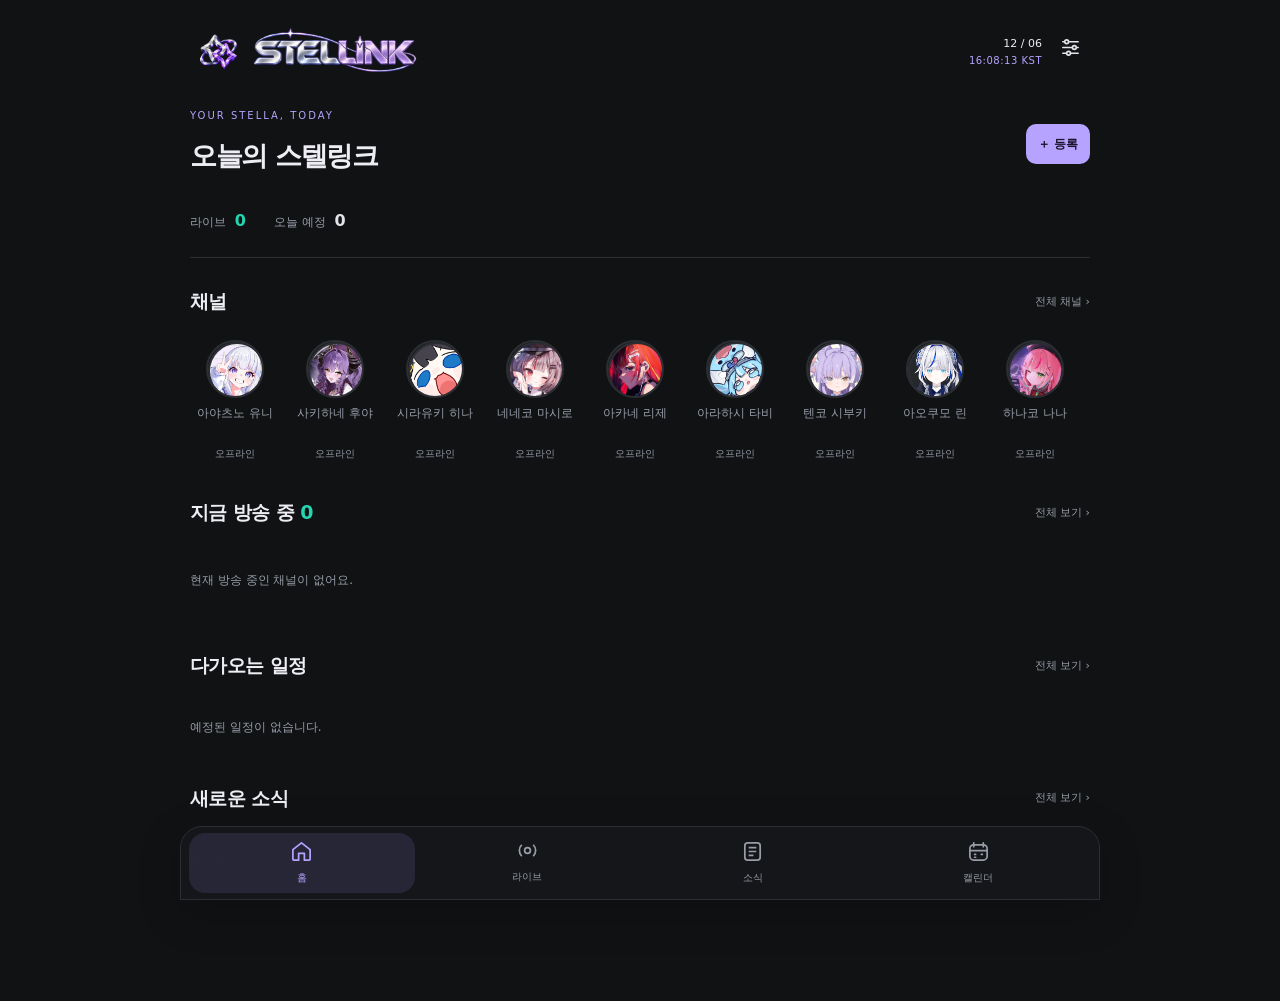
==== commit 92f7f202: "Add files via upload" ====
--- a/index.html
+++ b/index.html
@@ -1 +1 @@
-<!doctype html><html lang="ko"><head><meta charset="utf-8"><meta name="viewport" content="width=device-width,initial-scale=1,viewport-fit=cover"><meta name="theme-color" content="#111315"><meta name="description" content="좋아하는 별과 이어지는 시간. 개인용 방송 일정과 시간표 보관함."><title>STELLINK · 스텔링크</title><link rel="manifest" href="manifest.webmanifest"><link rel="icon" type="image/png" sizes="64x64" href="assets/brand/stellink-favicon-64.png"><link rel="apple-touch-icon" sizes="180x180" href="assets/brand/stellink-apple-touch-180.png"><link rel="stylesheet" href="style.css"><link rel="stylesheet" href="next-ui.css"><link rel="stylesheet" href="release-ui.css"><link rel="stylesheet" href="v140.css"><link rel="stylesheet" href="v150.css"></head><body><main id="app"><p>스텔링크를 여는 중…</p></main><nav id="nav" aria-label="주 메뉴"></nav><dialog id="modal"><div id="sheet"></div></dialog><div id="toast" role="status"></div><script src="members.js"></script><script src="icons.js"></script><script src="calendar-data.js"></script><script src="calendar-model.js"></script><script src="core.js"></script><script src="storage.js"></script><script src="view-state.js"></script><script src="schedule.js"></script><script src="breaks.js"></script><script src="calendar.js"></script><script src="notices.js"></script><script src="image-viewer.js"></script><script src="app.js"></script><script src="features.js"></script><script src="registration.js"></script><script src="calendar-ui.js"></script><script src="upgrade-ui.js"></script><script src="chzzk-live.js"></script><script src="next-ui.js"></script><script src="release-ui.js"></script><script src="channel-state.js"></script><script src="live-store.js"></script><script src="live-ui.js"></script><script src="navigation.js"></script><script src="v150.js"></script></body></html>
+<!doctype html><html lang="ko"><head><meta charset="utf-8"><meta name="viewport" content="width=device-width,initial-scale=1,viewport-fit=cover"><meta name="theme-color" content="#111315"><meta name="description" content="좋아하는 별과 이어지는 시간. 개인용 방송 일정과 시간표 보관함."><title>STELLINK · 스텔링크</title><link rel="manifest" href="manifest.webmanifest"><link rel="icon" type="image/png" sizes="64x64" href="assets/brand/stellink-favicon-64.png"><link rel="apple-touch-icon" sizes="180x180" href="assets/brand/stellink-apple-touch-180.png"><link rel="stylesheet" href="style.css"><link rel="stylesheet" href="next-ui.css"><link rel="stylesheet" href="release-ui.css"><link rel="stylesheet" href="v140.css"><link rel="stylesheet" href="v150.css"><link rel="stylesheet" href="experience.css"></head><body><main id="app"><p>스텔링크를 여는 중…</p></main><nav id="nav" aria-label="주 메뉴"></nav><dialog id="modal"><div id="sheet"></div></dialog><div id="toast" role="status"></div><script src="members.js"></script><script src="icons.js"></script><script src="calendar-data.js"></script><script src="calendar-model.js"></script><script src="core.js"></script><script src="storage.js"></script><script src="view-state.js"></script><script src="schedule.js"></script><script src="breaks.js"></script><script src="calendar.js"></script><script src="notices.js"></script><script src="image-viewer.js"></script><script src="app.js"></script><script src="features.js"></script><script src="registration.js"></script><script src="calendar-ui.js"></script><script src="upgrade-ui.js"></script><script src="chzzk-live.js"></script><script src="next-ui.js"></script><script src="release-ui.js"></script><script src="session-link.js"></script><script src="channel-state.js"></script><script src="live-store.js"></script><script src="live-ui.js"></script><script src="navigation.js"></script><script src="app-shell.js"></script><script src="experience.js"></script></body></html>
--- a/experience.css
+++ b/experience.css
@@ -0,0 +1,7 @@
+/* STELLINK shared dark UI. Measurements are CSS pixels, independent of device pixels. */
+:root{--accent:#b6a3ff;--live:#24d5b0;--panel:#1a1c20;--muted:#a0a3ad;--line:#303238;color-scheme:dark}
+body.v160{background:#101214;color:#eeedf4}body.v160 #app{padding-bottom:100px}.v160 button,.v160 a{-webkit-tap-highlight-color:transparent}.v160 button:focus-visible,.v160 a:focus-visible{outline:2px solid var(--accent);outline-offset:3px}.v160 .compact-heading150{min-height:56px;margin-bottom:8px}.v160 .compact-heading150 h1{font-size:24px}.v160 .live-toolbar{position:sticky;top:0;z-index:12;background:#101214f5;backdrop-filter:blur(12px);padding:4px 0 8px;margin-bottom:12px}.v160 .live-generations{gap:0;border-bottom:1px solid #25272c;padding:0;margin:0}.v160 .live-generations button{border:0;border-radius:0;background:none;min-height:44px;padding:10px 12px;font-size:14px;position:relative}.v160 .live-generations button.active{color:var(--accent);background:none}.v160 .live-generations button.active:after{content:'';height:3px;border-radius:3px;background:var(--accent);position:absolute;bottom:0;left:28%;right:28%}.v160 .view-toolbar{margin:8px 0 0;min-height:44px;gap:8px}.v160 .view-buttons button{width:44px;height:44px;padding:11px;border-radius:12px}.v160 .view-buttons svg{fill:none;stroke:currentColor;stroke-width:1.5}.v160 .fixed-sort{font-size:12px}.v160 .live-grid.is-list{gap:22px}.v160 .live-card.chzzk-style.horizontal{grid-template-columns:minmax(0,40%) minmax(0,1fr);column-gap:12px;padding:0;margin:0;min-height:0}.v160 .live-card.chzzk-style .live-cover{border-radius:12px;aspect-ratio:16/9}.v160 .live-card.chzzk-style .live-body{padding:0;min-width:0;position:relative}.v160 .live-card.chzzk-style h3{font-size:15px;line-height:1.45;margin:0;font-weight:650;letter-spacing:-.2px}.v160 .live-title-button{padding-right:30px;min-height:0;margin:0 0 7px}.v160 .live-card.chzzk-style .live-identity{margin:0 0 7px;gap:5px;min-width:0}.v160 .live-identity strong{font-size:12px;overflow:hidden;text-overflow:ellipsis;white-space:nowrap}.v160 .live-identity .avatar-wrap,.v160 .live-identity .avatar{width:20px;height:20px;min-width:20px}.v160 .live-info-button{right:-8px;top:-9px;width:44px;height:44px;padding:12px;font-size:20px;color:#a1a2b3;background:transparent}.v160 .live-info-button:before,.v160 .live-info-button:after{content:none}.v160 .live-tags{gap:4px;margin:0;flex-wrap:nowrap;overflow:hidden}.v160 .live-tags .chip{font-size:11px;padding:3px 6px;line-height:18px;border-radius:5px;white-space:nowrap;min-height:0;max-width:100%;overflow:hidden;text-overflow:ellipsis}.v160 .horizontal .live-tags .chip:not(:first-child){display:none}.v160 .live-minor{display:flex;align-items:center;flex-wrap:wrap;gap:6px;margin-top:6px;font-size:11px;line-height:1.4}.v160 .live-information{font-size:11px;font-variant-numeric:tabular-nums;color:#a0a3ad}.v160 .live-notice160{font-size:11px;min-height:24px;padding:2px 5px;color:var(--accent);border:1px solid #42395c;border-radius:5px}.v160 .live-flags{top:6px;left:6px;gap:4px}.v160 .live-flags>span,.v160 .live-flags>b{font-size:10px;padding:3px 5px;line-height:1.2;border-radius:4px}.v160 .live-card.vertical{padding:0;margin:0 0 24px}.v160 .live-card.vertical .live-body{padding:12px 2px 0}.v160 .live-card.vertical h3{font-size:17px}.v160 .live-card.vertical .live-info-button{top:3px}.v160 .vertical .live-tags{flex-wrap:wrap}.v160 .live-card{scroll-margin-top:110px}.v160 .offline-section160{margin-top:28px;padding-top:18px;border-top:1px solid var(--line)}.v160 .offline-section160 summary{font-size:15px;padding:12px 0}.v160 .offline-section160 summary span{color:var(--muted);margin-left:6px}.v160 .offline160{padding:14px 0;border-bottom:1px solid #25272c}.v160 .offline-person160{display:flex;gap:10px;align-items:center;text-align:left;background:none;padding:0;width:100%;border:0}.v160 .offline-person160>.avatar-wrap{width:40px;height:40px;flex-shrink:0}.v160 .offline-person160 .avatar{width:40px;height:40px}.v160 .offline-person160>span:last-child{display:grid;gap:3px}.v160 .offline-person160 small{font-size:12px;color:var(--muted)}.v160 .linked-notice160{margin:8px 0 0 50px;padding:8px 10px;width:calc(100% - 50px);display:flex;gap:8px;align-items:center;background:#1b1c22;border:0;text-align:left;border-radius:8px}.linked-notice160>span{font-size:11px;color:var(--accent)}.linked-notice160 strong{font-size:12px;font-weight:400;overflow:hidden;text-overflow:ellipsis;white-space:nowrap;flex:1}.verified160{font-size:9px;color:var(--live);border:1px solid #24d5b04a;border-radius:4px;padding:0 3px;white-space:nowrap}.v160 .home-welcome150{margin:22px 0 16px}.v160 .home-welcome150 h1{font-size:27px;margin-top:8px}.v160 .home-welcome150 small{font-size:10px;letter-spacing:2px}.v160 .summary150{margin:0 0 22px;padding:0 0 18px}.v160 .section-head{margin:24px 0 14px}.v160 .section-head h2{font-size:19px}.v160 .generation-rail{gap:14px}.v160 .rail-person150{width:86px;min-width:86px;display:flex;flex-direction:column;align-items:center;gap:7px}.v160 .rail-person150>.avatar-wrap{width:58px;height:58px}.v160 .rail-person150 .avatar{width:58px;height:58px}.v160 .rail-person150>span:not(.avatar-wrap){font-size:12px;line-height:1.4;white-space:normal;min-height:34px}.v160 .rail-person150 .member-name{justify-content:center;flex-wrap:wrap}.v160 .rail-person150 small{font-size:10px;color:var(--muted)}.v160 .rail-person150.on-air small{color:var(--live)}.v160 .event .schedule-avatars .avatar,.v160 .event .schedule-avatars .avatar-wrap{display:block!important}.v160 .event{padding:14px;border-radius:14px;margin:10px 0;gap:12px}.v160 .event .schedule-avatars{flex-shrink:0}.v160 .event strong{font-size:14px}.v160 .schedule-meta{font-size:11px;gap:6px}.v160 .news-row150{padding:16px 0;gap:10px}.notice-person160{display:flex;align-items:center;gap:6px;margin-bottom:6px}.notice-person160 .avatar-wrap,.notice-person160 .avatar{width:24px!important;height:24px!important}.notice-person160 .member-name{font-size:12px}.v160 .news-open150 strong{font-size:15px}.v160 .news-open150>small,.v160 .news-open150>span:last-child{font-size:11px}.v160 .news-thumb150{width:66px;height:66px;border-radius:10px}.v160 .heart{width:44px;height:44px;min-width:44px;padding:11px;align-self:center}.v160 .heart svg{width:22px;height:22px;stroke:#9c94b0;stroke-width:1.6;fill:none}.v160 .heart.is-read svg{fill:#e79cb9;stroke:#e79cb9}.v160 #modal:has(#liveDetailContent),.v160 #modal:has(#unifiedForm),.v160 #modal:has(.notice-page150){height:100dvh;max-height:100dvh;margin:0 auto;border-radius:0;width:min(100%,640px);max-width:100%;top:0;bottom:0}.v160 #sheet{padding:22px 18px calc(24px + env(safe-area-inset-bottom))}.v160 #sheet h2{font-size:23px;line-height:1.4}.v160 .detail-thumbnail{width:100%;aspect-ratio:16/9;object-fit:cover;border-radius:14px;margin-top:18px}.detail-person160{display:flex;align-items:center;gap:10px;background:none;border:0;padding:0}.detail-person160 .avatar-wrap,.detail-person160 .avatar{width:36px;height:36px}.v160 .detail-live-information{font-size:13px;font-variant-numeric:tabular-nums}.detail-start160,.freshness160{font-size:12px;color:var(--muted)}.v160 .detail-footer{position:sticky;bottom:-22px;background:#1a1c20;padding:14px 0 calc(14px + env(safe-area-inset-bottom));margin-top:24px}.v160 .save-summary160{padding:12px;background:#b6a3ff14;border:1px solid #b6a3ff35;border-radius:10px;color:#d1c5ff}.v160 .update-link160{display:block;color:var(--accent);padding:12px 0}.v160 #nav{border-radius:22px 22px 0 0;padding:6px 8px calc(6px + env(safe-area-inset-bottom));min-height:68px}.v160 #nav button{min-height:56px;border-radius:16px;padding:6px;font-size:11px}.v160 #nav svg{width:23px;height:23px}.v160 .empty{padding:22px 10px}.v160 .empty h2{font-size:15px}.v160 .profile150{gap:14px}.v160 .profile150 h1{font-size:23px}.v160 .profile-face150 .avatar{width:72px;height:72px}.v160 .profile-actions150{flex-wrap:wrap}.v160 .news-tabs150 button{min-height:44px}.v160 .calendar-entry{padding:12px;gap:10px}.v160 .calendar-entry strong{font-size:14px}.v160 .schedule-row{padding:14px;border-radius:12px}.v160 .header-settings svg{width:23px;height:23px}.v160.large-text .live-card.chzzk-style h3{font-size:18px}.v160.large-text .live-information,.v160.large-text .live-identity strong{font-size:14px}@media(min-width:700px){.v160 #app{max-width:960px;margin:auto}.v160 .live-grid:not(.is-list){display:grid;grid-template-columns:repeat(2,minmax(0,1fr));gap:24px}.v160 .live-card.chzzk-style.horizontal{grid-template-columns:220px minmax(0,1fr)}.v160 .horizontal .live-tags .chip:not(:first-child){display:block}.v160 .live-card.chzzk-style h3{font-size:18px}.v160 .live-information{font-size:13px}}@media(prefers-reduced-motion:reduce){*{scroll-behavior:auto!important;animation:none!important;transition:none!important}}
+.update-ready160{position:fixed;z-index:50;bottom:85px;left:16px;right:16px;max-width:600px;margin:auto;display:flex;align-items:center;gap:8px;padding:12px;background:#282335;border:1px solid #756499;border-radius:14px;font-size:12px;box-shadow:0 8px 32px #0008}.update-ready160>span{flex:1}.update-ready160 button{font-size:12px;padding:9px}.v160 .event .schedule-meta>span:first-child{font-variant-numeric:tabular-nums}
+
+.v160 .live-generations button.active{box-shadow:none;border-bottom:0}.v160 .empty{border:0;min-height:0}.v160 .offline-section160{margin-top:16px}
+.v160 .chzzk-style .live-info-button{font-size:20px;width:36px;min-width:36px;color:#a1a2b3}.v160 .chzzk-style .live-info-button::after{content:none}.v160 .chzzk-style.horizontal .live-title-button h3{font-size:15px;line-height:1.45}.v160 .chzzk-style .live-information{font-size:11px}.v160 .chzzk-style .live-identity strong{font-size:12px}.v160 .chzzk-style.vertical .live-body{padding-left:0}.v160 .chzzk-style.vertical .live-identity .avatar-wrap{position:static;width:24px;height:24px}.v160 .chzzk-style.vertical .live-title-button h3{font-size:17px}
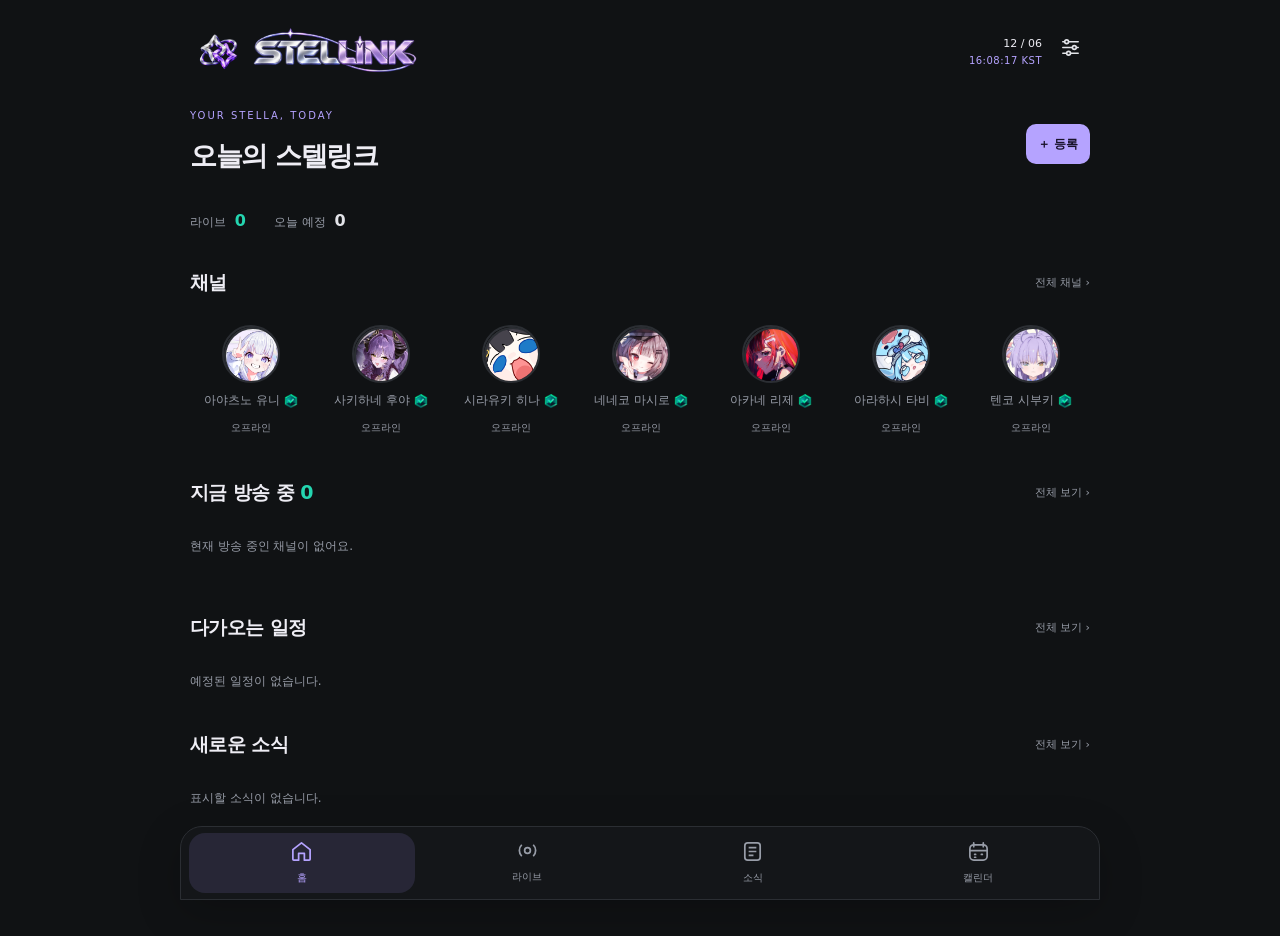
==== commit b53750d2: "Add files via upload" ====
--- a/index.html
+++ b/index.html
@@ -1 +1 @@
-<!doctype html><html lang="ko"><head><meta charset="utf-8"><meta name="viewport" content="width=device-width,initial-scale=1,viewport-fit=cover"><meta name="theme-color" content="#111315"><meta name="description" content="좋아하는 별과 이어지는 시간. 개인용 방송 일정과 시간표 보관함."><title>STELLINK · 스텔링크</title><link rel="manifest" href="manifest.webmanifest"><link rel="icon" type="image/png" sizes="64x64" href="assets/brand/stellink-favicon-64.png"><link rel="apple-touch-icon" sizes="180x180" href="assets/brand/stellink-apple-touch-180.png"><link rel="stylesheet" href="style.css"><link rel="stylesheet" href="next-ui.css"><link rel="stylesheet" href="release-ui.css"><link rel="stylesheet" href="v140.css"><link rel="stylesheet" href="v150.css"><link rel="stylesheet" href="experience.css"></head><body><main id="app"><p>스텔링크를 여는 중…</p></main><nav id="nav" aria-label="주 메뉴"></nav><dialog id="modal"><div id="sheet"></div></dialog><div id="toast" role="status"></div><script src="members.js"></script><script src="icons.js"></script><script src="calendar-data.js"></script><script src="calendar-model.js"></script><script src="core.js"></script><script src="storage.js"></script><script src="view-state.js"></script><script src="schedule.js"></script><script src="breaks.js"></script><script src="calendar.js"></script><script src="notices.js"></script><script src="image-viewer.js"></script><script src="app.js"></script><script src="features.js"></script><script src="registration.js"></script><script src="calendar-ui.js"></script><script src="upgrade-ui.js"></script><script src="chzzk-live.js"></script><script src="next-ui.js"></script><script src="release-ui.js"></script><script src="session-link.js"></script><script src="channel-state.js"></script><script src="live-store.js"></script><script src="live-ui.js"></script><script src="navigation.js"></script><script src="app-shell.js"></script><script src="experience.js"></script></body></html>
+<!doctype html><html lang="ko"><head><meta charset="utf-8"><meta name="viewport" content="width=device-width,initial-scale=1,viewport-fit=cover"><meta name="theme-color" content="#111315"><meta name="description" content="좋아하는 별과 이어지는 시간. 개인용 방송 일정과 시간표 보관함."><title>STELLINK · 스텔링크</title><link rel="manifest" href="manifest.webmanifest"><link rel="icon" type="image/png" sizes="64x64" href="assets/brand/stellink-favicon-64.png"><link rel="apple-touch-icon" sizes="180x180" href="assets/brand/stellink-apple-touch-180.png"><link rel="stylesheet" href="style.css"><link rel="stylesheet" href="next-ui.css"><link rel="stylesheet" href="release-ui.css"><link rel="stylesheet" href="v140.css"><link rel="stylesheet" href="v150.css"><link rel="stylesheet" href="experience.css"></head><body><main id="app"><p>스텔링크를 여는 중…</p></main><nav id="nav" aria-label="주 메뉴"></nav><dialog id="modal"><div id="sheet"></div></dialog><div id="toast" role="status"></div><script src="members.js"></script><script src="icons.js"></script><script src="calendar-data.js"></script><script src="calendar-model.js"></script><script src="core.js"></script><script src="storage.js"></script><script src="view-state.js"></script><script src="schedule.js"></script><script src="breaks.js"></script><script src="calendar.js"></script><script src="notices.js"></script><script src="image-viewer.js"></script><script src="app.js"></script><script src="features.js"></script><script src="registration-tools.js"></script><script src="registration.js"></script><script src="calendar-ui.js"></script><script src="upgrade-ui.js"></script><script src="chzzk-live.js"></script><script src="next-ui.js"></script><script src="release-ui.js"></script><script src="session-link.js"></script><script src="channel-state.js"></script><script src="live-store.js"></script><script src="live-ui.js"></script><script src="navigation.js"></script><script src="app-shell.js"></script><script src="experience.js"></script></body></html>
--- a/experience.css
+++ b/experience.css
@@ -5,3 +5,22 @@
 
 .v160 .live-generations button.active{box-shadow:none;border-bottom:0}.v160 .empty{border:0;min-height:0}.v160 .offline-section160{margin-top:16px}
 .v160 .chzzk-style .live-info-button{font-size:20px;width:36px;min-width:36px;color:#a1a2b3}.v160 .chzzk-style .live-info-button::after{content:none}.v160 .chzzk-style.horizontal .live-title-button h3{font-size:15px;line-height:1.45}.v160 .chzzk-style .live-information{font-size:11px}.v160 .chzzk-style .live-identity strong{font-size:12px}.v160 .chzzk-style.vertical .live-body{padding-left:0}.v160 .chzzk-style.vertical .live-identity .avatar-wrap{position:static;width:24px;height:24px}.v160 .chzzk-style.vertical .live-title-button h3{font-size:17px}
+
+/* v1.6.1: one-line identity, consistent rail baselines and a mobile image tray. */
+.v160 .member-name{display:inline-flex;align-items:center;gap:4px;flex-wrap:nowrap;min-width:0;vertical-align:middle}
+.v160 .member-name>span{min-width:0;white-space:nowrap;overflow:hidden;text-overflow:ellipsis}
+.v160 .partner-badge{display:inline-block!important;flex:0 0 14px;width:14px!important;height:14px!important;object-fit:contain;margin:0;vertical-align:middle}
+.v160 .generation-rail{align-items:start;gap:12px}
+.v160 .rail-person150{width:118px;min-width:118px;flex:0 0 118px;gap:8px;padding:4px 0}
+.v160 .rail-person150>span:not(.avatar-wrap){width:100%;height:20px;min-height:20px;white-space:nowrap}
+.v160 .rail-person150 .member-name{display:flex;justify-content:center;flex-wrap:nowrap;max-width:100%;height:20px}
+.v160 .rail-person150 small{display:block;line-height:18px;min-height:18px;margin:0}
+.v160 .large-text .rail-person150{width:140px;min-width:140px}
+.v160 .empty-line{padding:10px 0;margin:0 0 18px;min-height:0;line-height:1.6}
+.v160 .summary150{border-bottom:0;padding-bottom:0;margin-bottom:20px}
+.v160 #sheet form{min-width:0}.v160 #modal:has(#unifiedForm){overflow:auto}.v160 #modal:has(#unifiedForm) #sheet{overflow:visible;max-height:none}
+.v160 .upload161{margin:18px 0;padding:14px;border:1px solid #34363e;border-radius:14px;background:#141519}
+.upload-heading161{display:flex;justify-content:space-between;gap:8px;align-items:center;font-size:14px;margin-bottom:12px}.upload-heading161 small,.upload-heading161>span{font-size:12px;color:#a6a5b3;font-weight:400}
+.v160 .upload-pick161{position:relative;display:flex;align-items:center;justify-content:center;gap:10px;min-height:54px;margin:0;border:1px dashed #9c88db;border-radius:10px;background:#b6a3ff12;color:#d0c1ff;overflow:hidden;cursor:pointer}
+.upload-pick161 svg{width:22px;height:22px;stroke:currentColor;stroke-width:1.5;fill:none;flex:none}.v160 .upload-input161{position:absolute;inset:0;width:100%;height:100%;opacity:0;margin:0;cursor:pointer}.upload-pick161:focus-within{outline:2px solid #b6a3ff;outline-offset:3px}.upload-pick161:has(input:disabled){opacity:.5}
+.v160 .upload161 .hint{font-size:11px;line-height:1.6;margin:8px 0}.upload-grid161{display:grid;grid-template-columns:repeat(2,minmax(0,1fr));gap:12px}.upload-item161{margin:0;min-width:0;border-radius:10px;background:#202126;overflow:hidden}.v160 .upload-preview161{display:block;position:relative;padding:0;width:100%;border:0;border-radius:0}.upload-preview161 img{display:block;width:100%;height:132px;object-fit:contain;background:#0e0f12}.upload-preview161>span{position:absolute;top:6px;left:6px;background:#0c0d11d9;padding:2px 6px;border-radius:5px;font-size:11px}.upload-item161 figcaption{padding:6px 8px;font-size:11px;color:#b6b4c1;white-space:nowrap;overflow:hidden;text-overflow:ellipsis}.upload-actions161{display:flex;align-items:center;justify-content:space-between;padding:0 4px 4px}.v160 .upload-actions161 button{min-width:36px;min-height:44px;padding:6px;border:0;background:none;font-size:12px}.upload-actions161 button:last-child{color:#f5a6b8}.upload-item161.expanded161{grid-column:1/-1}.upload-item161.expanded161 img{height:auto;max-height:65vh;object-fit:contain}.title-hint161{font-size:11px;margin:6px 0 14px}
